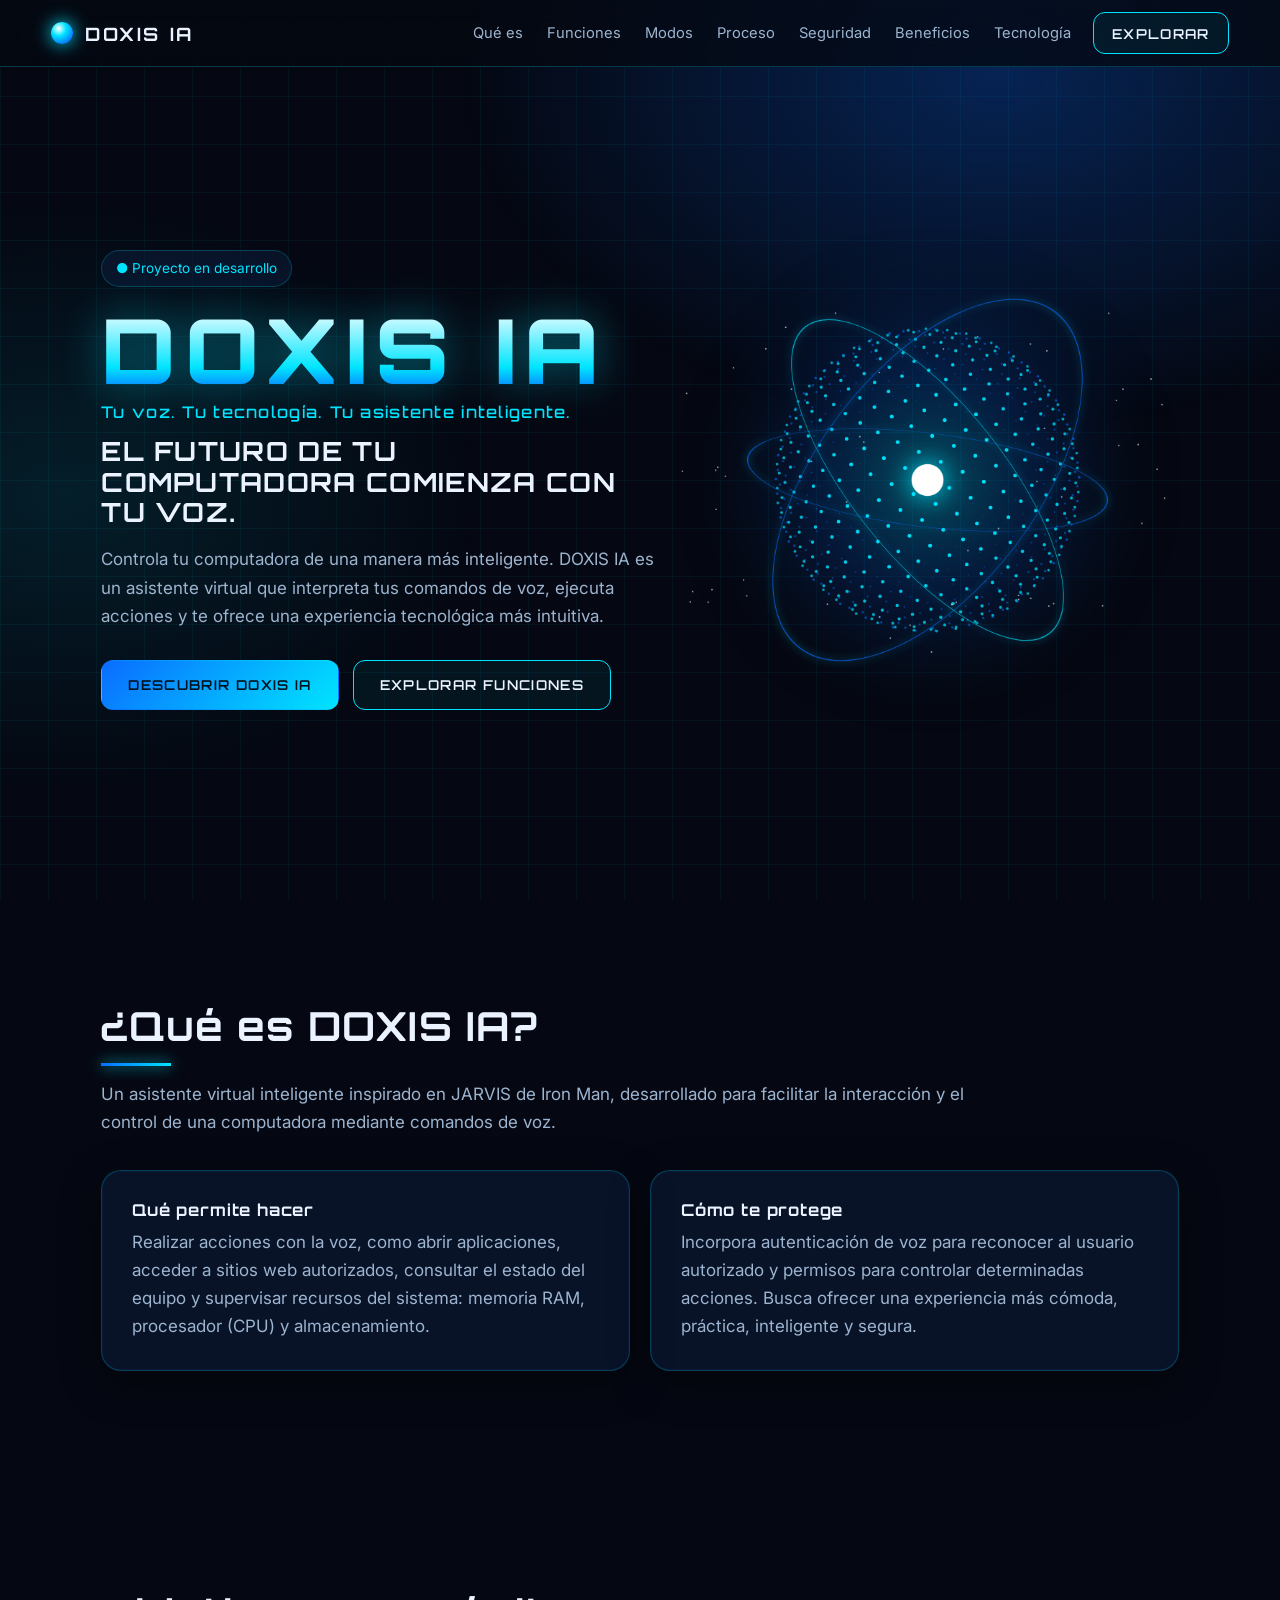
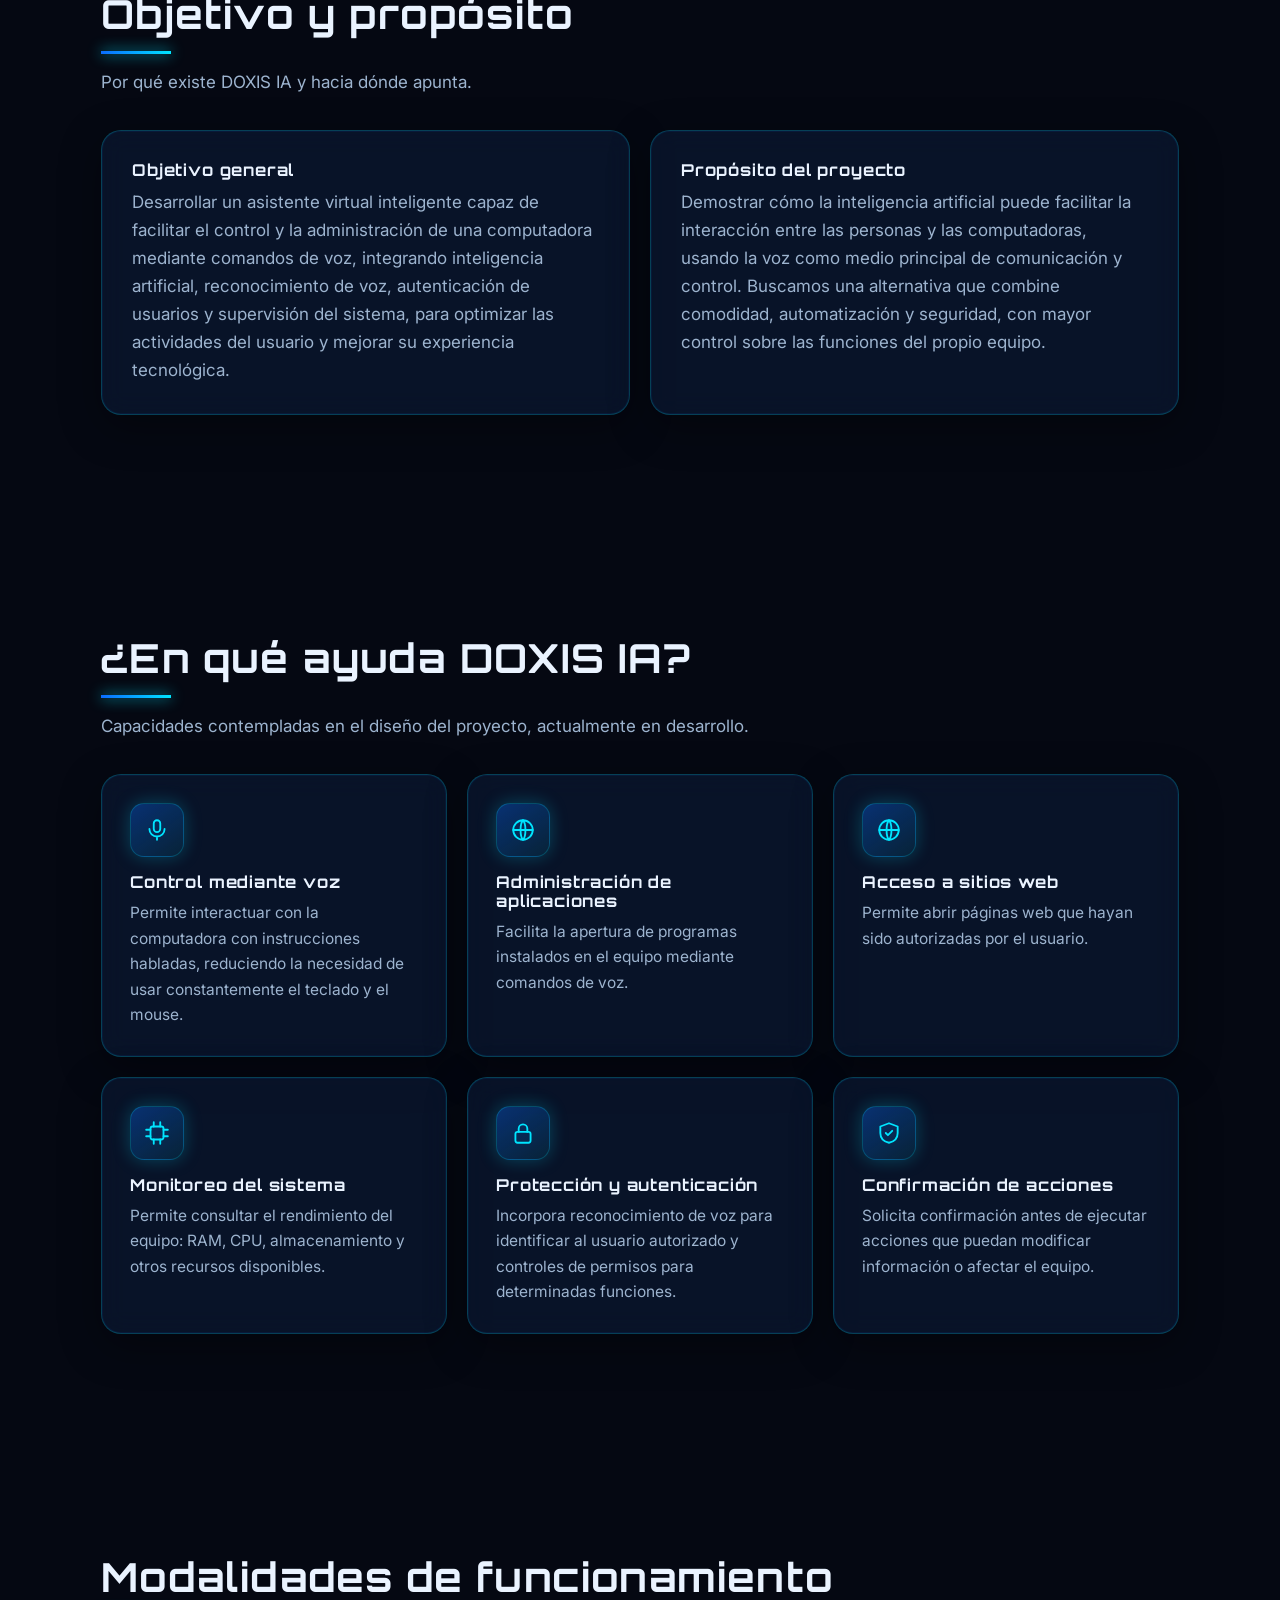
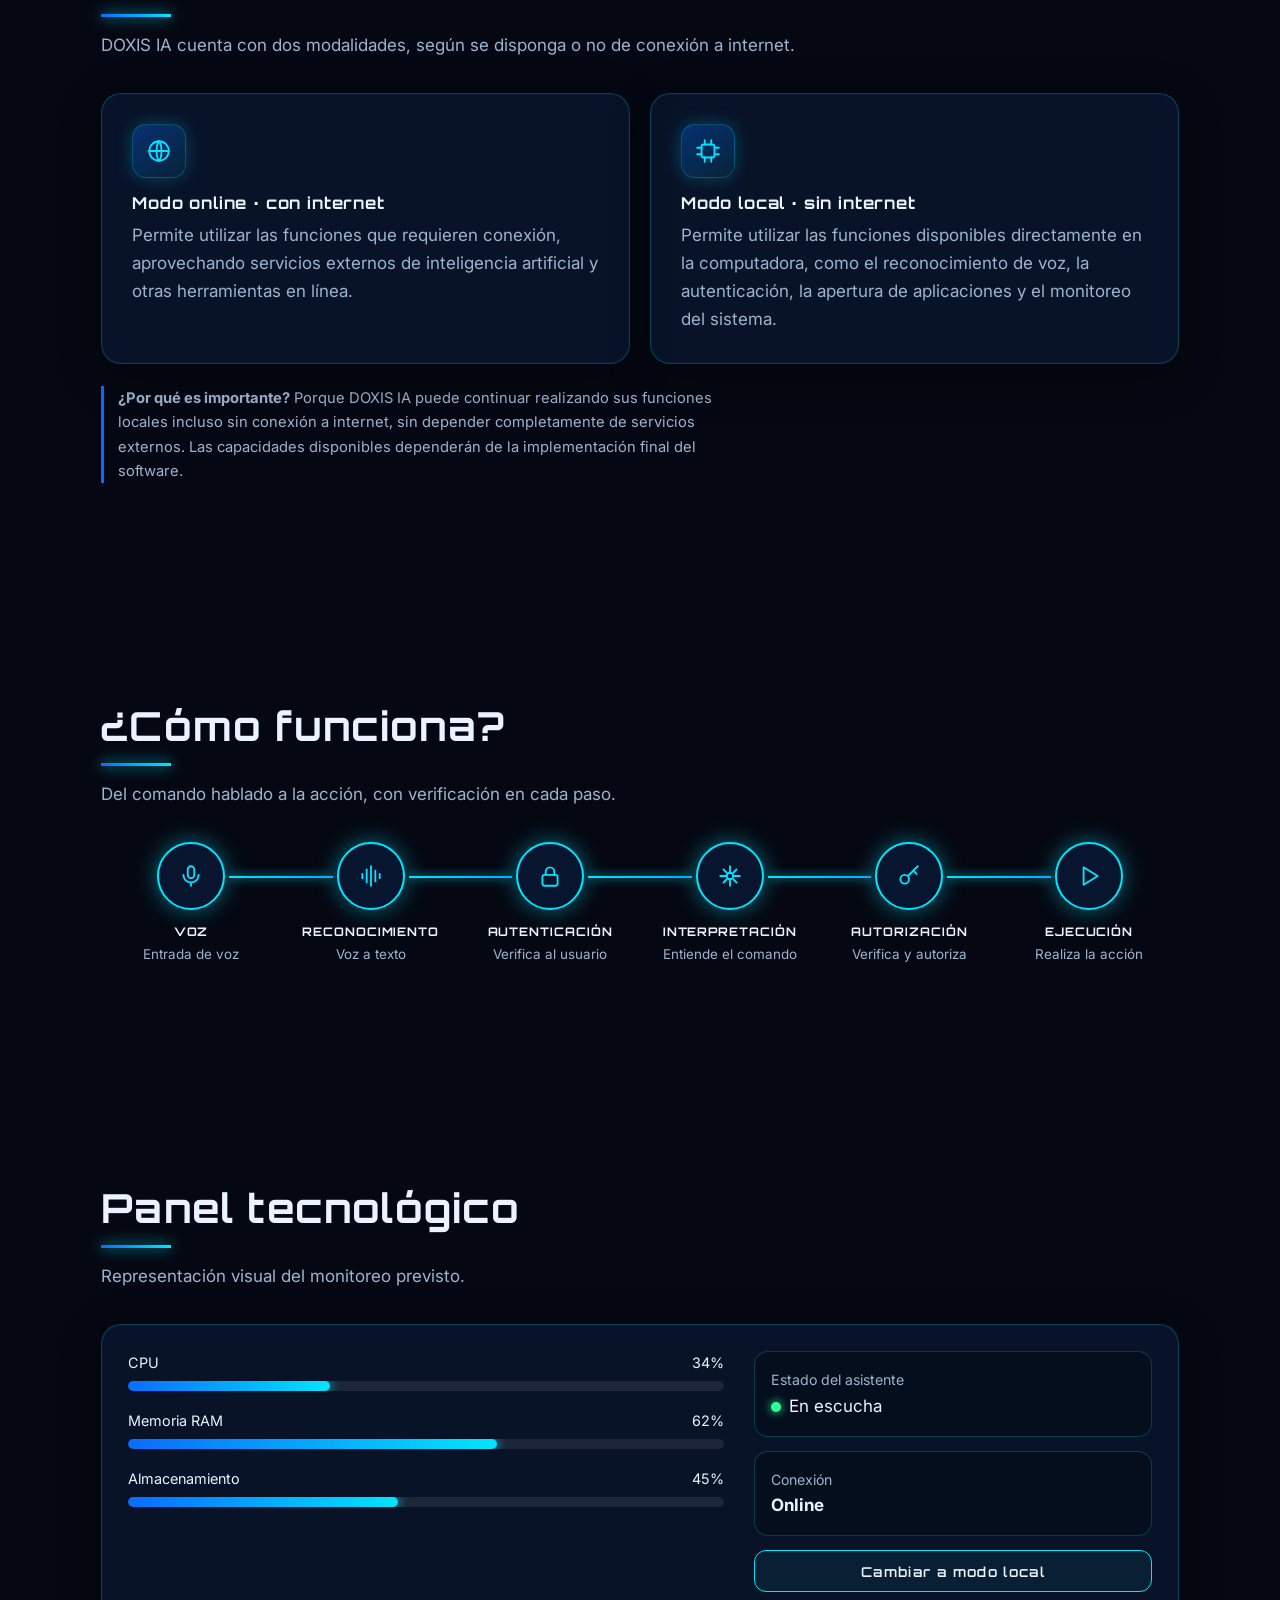
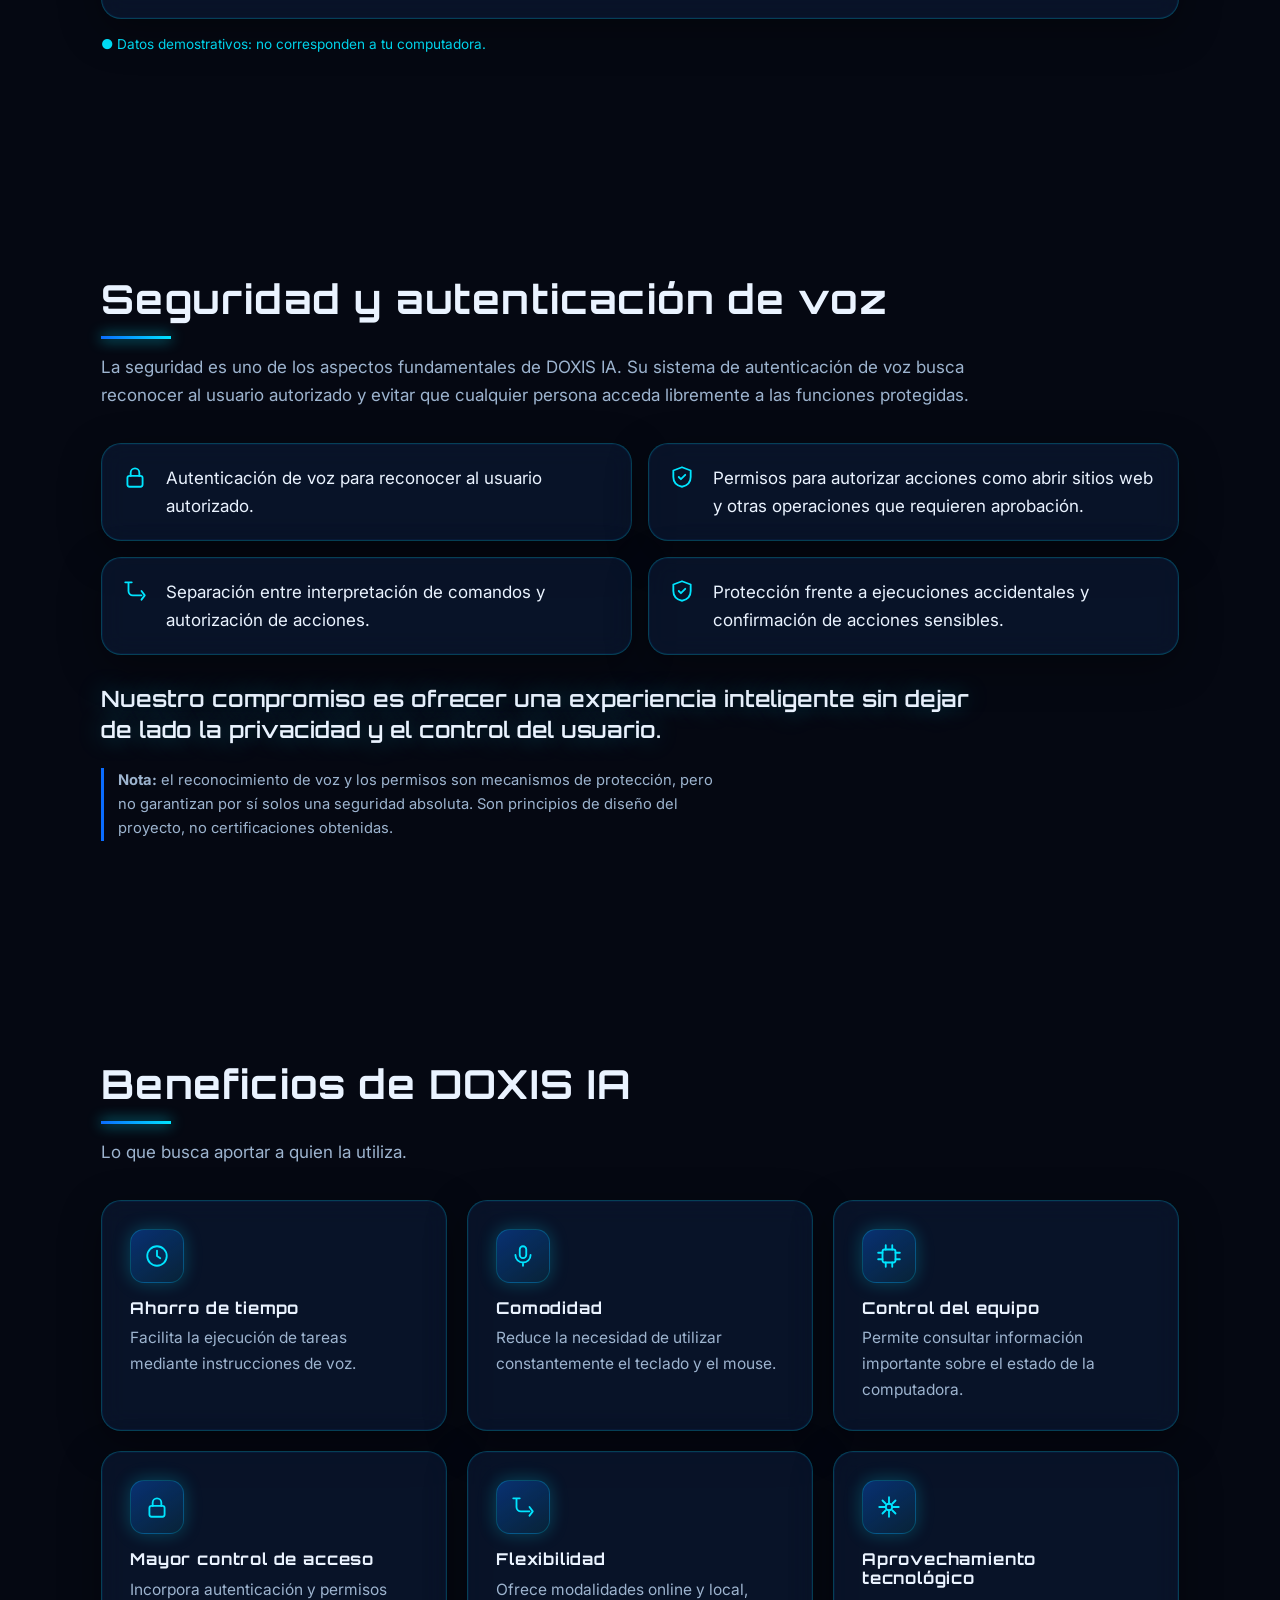
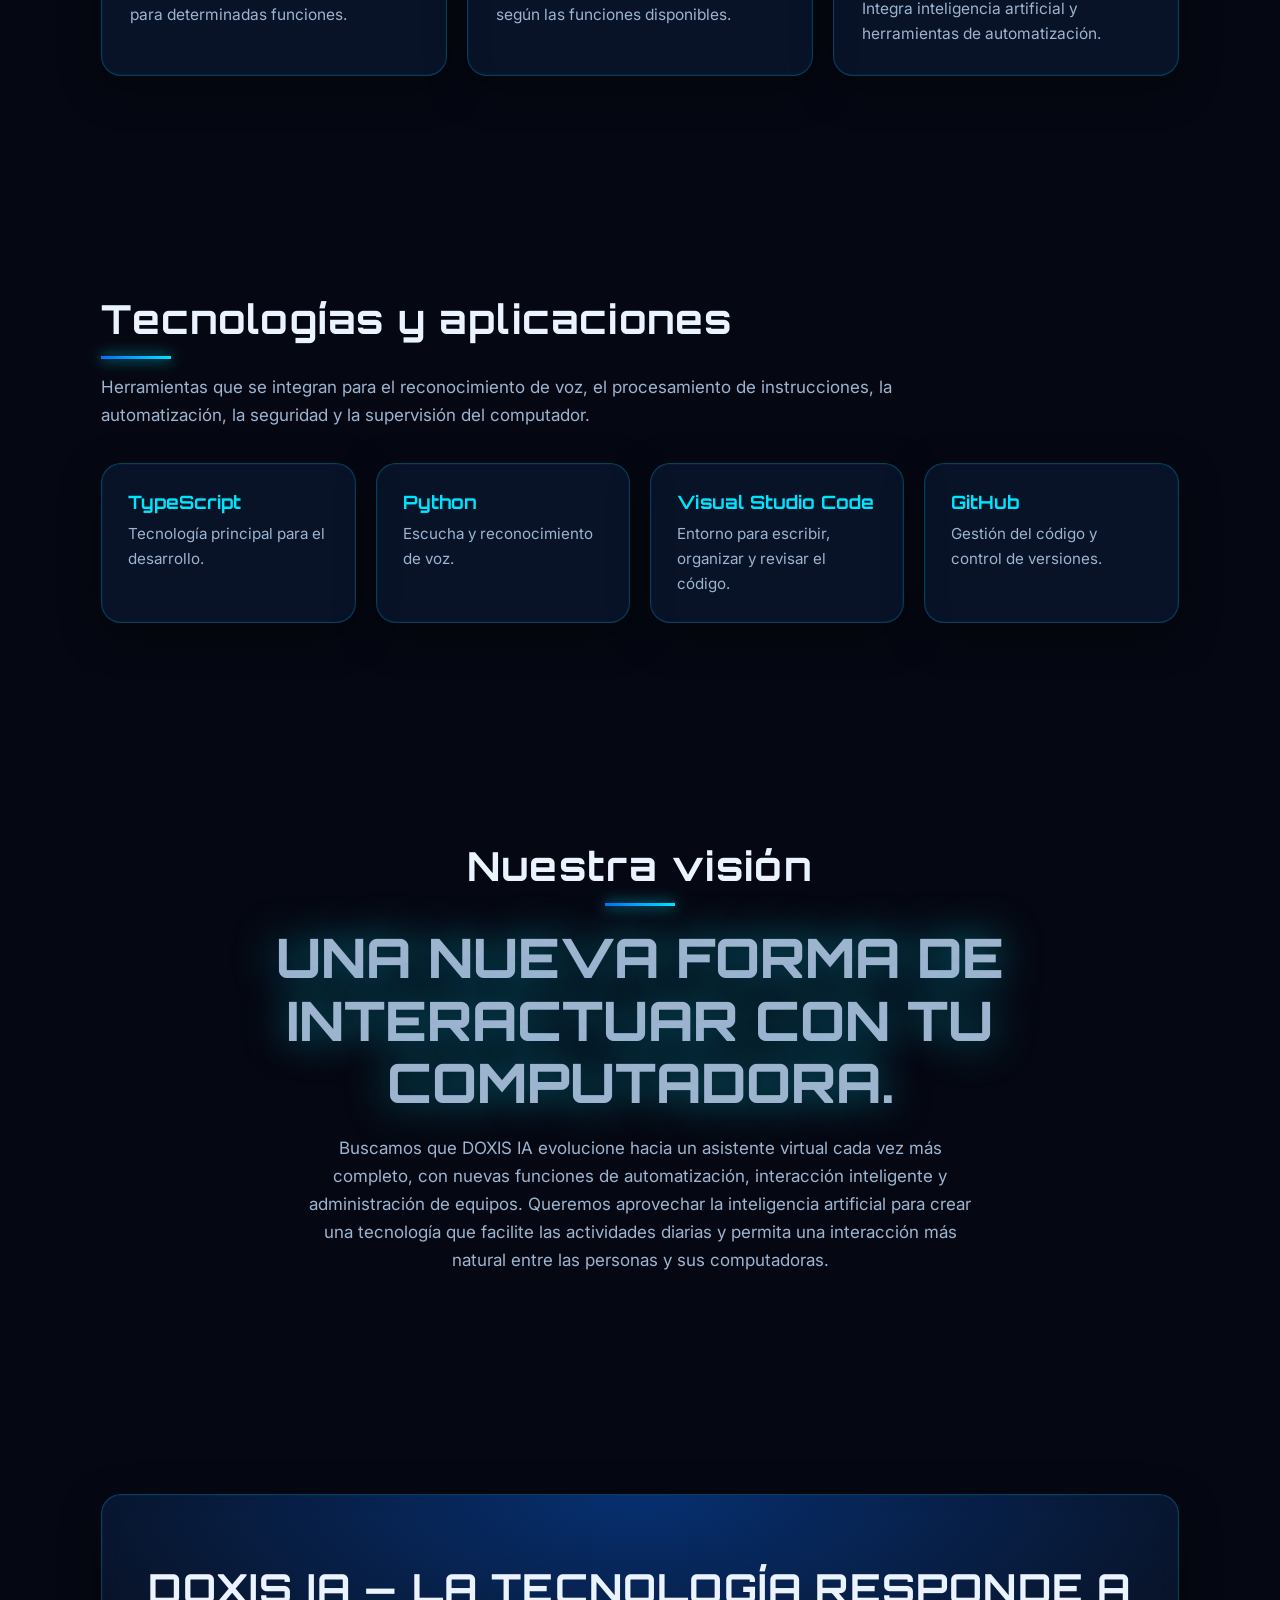
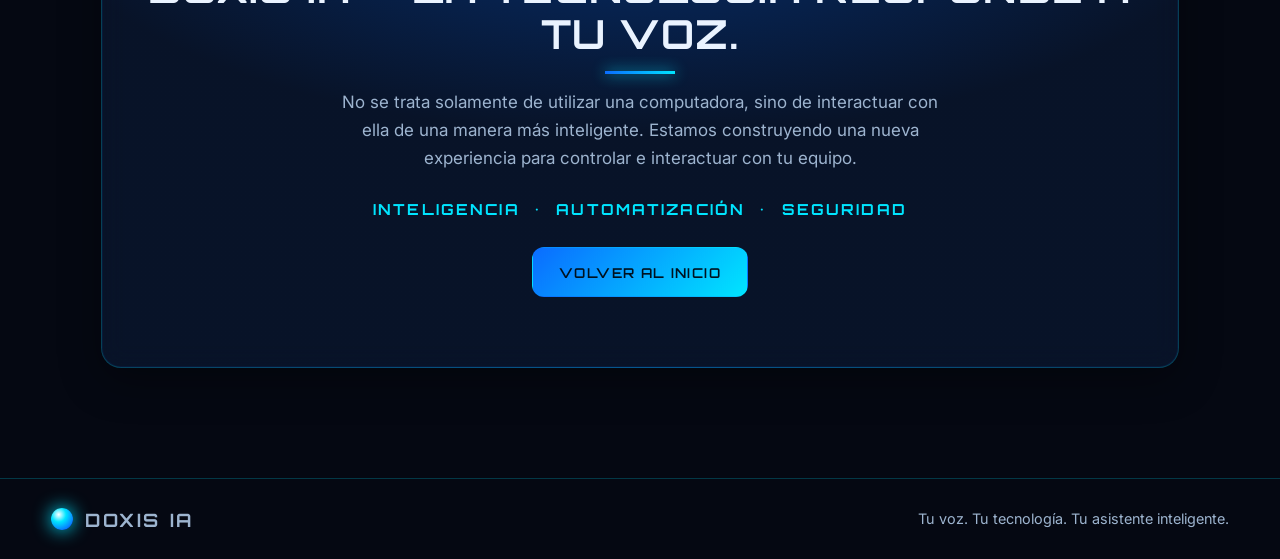
==== index.html @ c7623271 "Add files via upload" ====
<!DOCTYPE html>
<html lang="es">
<head>
<meta charset="utf-8">
<meta name="viewport" content="width=device-width, initial-scale=1">
<title>DOXIS IA | El futuro de tu computadora comienza con tu voz</title>
<meta name="description" content="DOXIS IA es un asistente inteligente para computadora controlado mediante comandos de voz, con seguridad en cada acción.">
<meta name="theme-color" content="#050812">
<link rel="canonical" href="https://doxis-ia.com/">
<link rel="icon" href="favicon.svg" type="image/svg+xml">
<meta property="og:type" content="website"><meta property="og:title" content="DOXIS IA: el futuro de tu computadora comienza con tu voz"><meta property="og:description" content="Asistente inteligente para computadora controlado por voz."><meta property="og:url" content="https://doxis-ia.com/">
<link rel="preconnect" href="https://fonts.googleapis.com"><link rel="preconnect" href="https://fonts.gstatic.com" crossorigin>
<link rel="stylesheet" href="https://fonts.googleapis.com/css2?family=Inter:wght@400;600&family=Orbitron:wght@500;700;900&display=swap">
<link rel="stylesheet" href="styles.css">
</head>
<body>
<a class="skip" href="#main">Saltar al contenido</a>
<header><a class="brand" href="#inicio"><span class="orb"></span>DOXIS IA</a>
<nav id="menu" aria-label="Principal"><a href="#que-es">Qué es</a><a href="#funciones">Funciones</a><a href="#modos">Modos</a><a href="#proceso">Proceso</a><a href="#seguridad">Seguridad</a><a href="#beneficios">Beneficios</a><a href="#tecnologias">Tecnología</a></nav>
<a class="btn s" href="#que-es">EXPLORAR</a>
<button class="burger" aria-expanded="false" aria-controls="menu" aria-label="Abrir o cerrar menú">☰</button></header>
<main id="main">
<section class="hero" id="inicio"><div><span class="tag">● Proyecto en desarrollo</span><p class="word">DOXIS IA</p>
<p class="tagline">Tu voz. Tu tecnología. Tu asistente inteligente.</p><h1>EL FUTURO DE TU COMPUTADORA COMIENZA CON TU VOZ.</h1>
<p class="l">Controla tu computadora de una manera más inteligente. DOXIS IA es un asistente virtual que interpreta tus comandos de voz, ejecuta acciones y te ofrece una experiencia tecnológica más intuitiva.</p>
<div class="acts"><a class="btn p" href="#que-es">DESCUBRIR DOXIS IA</a><a class="btn" href="#funciones">EXPLORAR FUNCIONES</a></div></div>
<canvas id="core" width="700" height="700" role="img" aria-label="Esfera de inteligencia artificial animada"></canvas></section>
<section id="que-es"><h2 class="rv">¿Qué es DOXIS IA?</h2>
<p class="sub rv">Un asistente virtual inteligente inspirado en JARVIS de Iron Man, desarrollado para facilitar la interacción y el control de una computadora mediante comandos de voz.</p>
<div class="two"><article class="glass rv"><h3>Qué permite hacer</h3><p>Realizar acciones con la voz, como abrir aplicaciones, acceder a sitios web autorizados, consultar el estado del equipo y supervisar recursos del sistema: memoria RAM, procesador (CPU) y almacenamiento.</p></article>
<article class="glass rv"><h3>Cómo te protege</h3><p>Incorpora autenticación de voz para reconocer al usuario autorizado y permisos para controlar determinadas acciones. Busca ofrecer una experiencia más cómoda, práctica, inteligente y segura.</p></article></div></section>
<section id="objetivo"><h2 class="rv">Objetivo y propósito</h2><p class="sub rv">Por qué existe DOXIS IA y hacia dónde apunta.</p>
<div class="two"><article class="glass rv"><h3>Objetivo general</h3><p>Desarrollar un asistente virtual inteligente capaz de facilitar el control y la administración de una computadora mediante comandos de voz, integrando inteligencia artificial, reconocimiento de voz, autenticación de usuarios y supervisión del sistema, para optimizar las actividades del usuario y mejorar su experiencia tecnológica.</p></article>
<article class="glass rv"><h3>Propósito del proyecto</h3><p>Demostrar cómo la inteligencia artificial puede facilitar la interacción entre las personas y las computadoras, usando la voz como medio principal de comunicación y control. Buscamos una alternativa que combine comodidad, automatización y seguridad, con mayor control sobre las funciones del propio equipo.</p></article></div></section>
<section id="funciones"><h2 class="rv">¿En qué ayuda DOXIS IA?</h2><p class="sub rv">Capacidades contempladas en el diseño del proyecto, actualmente en desarrollo.</p>
<div class="grid"><article class="glass card rv"><div class="ico"><svg class="i" viewBox="0 0 24 24" aria-hidden="true"><rect x="9" y="3" width="6" height="11" rx="3"/><path d="M5 11a7 7 0 0 0 14 0M12 18v3"/></svg></div><h3>Control mediante voz</h3><p>Permite interactuar con la computadora con instrucciones habladas, reduciendo la necesidad de usar constantemente el teclado y el mouse.</p></article><article class="glass card rv"><div class="ico"><svg class="i" viewBox="0 0 24 24" aria-hidden="true"><circle cx="12" cy="12" r="9"/><path d="M3 12h18M12 3c3 3 3 15 0 18M12 3c-3 3-3 15 0 18"/></svg></div><h3>Administración de aplicaciones</h3><p>Facilita la apertura de programas instalados en el equipo mediante comandos de voz.</p></article><article class="glass card rv"><div class="ico"><svg class="i" viewBox="0 0 24 24" aria-hidden="true"><circle cx="12" cy="12" r="9"/><path d="M3 12h18M12 3c3 3 3 15 0 18M12 3c-3 3-3 15 0 18"/></svg></div><h3>Acceso a sitios web</h3><p>Permite abrir páginas web que hayan sido autorizadas por el usuario.</p></article><article class="glass card rv"><div class="ico"><svg class="i" viewBox="0 0 24 24" aria-hidden="true"><rect x="6" y="6" width="12" height="12" rx="2"/><path d="M9 2v4M15 2v4M9 18v4M15 18v4M2 9h4M2 15h4M18 9h4M18 15h4"/></svg></div><h3>Monitoreo del sistema</h3><p>Permite consultar el rendimiento del equipo: RAM, CPU, almacenamiento y otros recursos disponibles.</p></article><article class="glass card rv"><div class="ico"><svg class="i" viewBox="0 0 24 24" aria-hidden="true"><rect x="5" y="11" width="14" height="10" rx="2"/><path d="M8 11V8a4 4 0 0 1 8 0v3"/></svg></div><h3>Protección y autenticación</h3><p>Incorpora reconocimiento de voz para identificar al usuario autorizado y controles de permisos para determinadas funciones.</p></article><article class="glass card rv"><div class="ico"><svg class="i" viewBox="0 0 24 24" aria-hidden="true"><path d="M12 3l8 3v6c0 5-3.5 8-8 9-4.5-1-8-4-8-9V6z"/><path d="M9 12l2 2 4-4"/></svg></div><h3>Confirmación de acciones</h3><p>Solicita confirmación antes de ejecutar acciones que puedan modificar información o afectar el equipo.</p></article></div></section>
<section id="modos"><h2 class="rv">Modalidades de funcionamiento</h2><p class="sub rv">DOXIS IA cuenta con dos modalidades, según se disponga o no de conexión a internet.</p>
<div class="two"><article class="glass rv"><div class="ico"><svg class="i" viewBox="0 0 24 24" aria-hidden="true"><circle cx="12" cy="12" r="9"/><path d="M3 12h18M12 3c3 3 3 15 0 18M12 3c-3 3-3 15 0 18"/></svg></div><h3>Modo online · con internet</h3><p>Permite utilizar las funciones que requieren conexión, aprovechando servicios externos de inteligencia artificial y otras herramientas en línea.</p></article>
<article class="glass rv"><div class="ico"><svg class="i" viewBox="0 0 24 24" aria-hidden="true"><rect x="6" y="6" width="12" height="12" rx="2"/><path d="M9 2v4M15 2v4M9 18v4M15 18v4M2 9h4M2 15h4M18 9h4M18 15h4"/></svg></div><h3>Modo local · sin internet</h3><p>Permite utilizar las funciones disponibles directamente en la computadora, como el reconocimiento de voz, la autenticación, la apertura de aplicaciones y el monitoreo del sistema.</p></article></div>
<p class="note rv"><b>¿Por qué es importante?</b> Porque DOXIS IA puede continuar realizando sus funciones locales incluso sin conexión a internet, sin depender completamente de servicios externos. Las capacidades disponibles dependerán de la implementación final del software.</p></section>
<section id="proceso"><h2 class="rv">¿Cómo funciona?</h2><p class="sub rv">Del comando hablado a la acción, con verificación en cada paso.</p>
<ol class="flow"><li class="rv"><div class="node"><svg class="i" viewBox="0 0 24 24" aria-hidden="true"><rect x="9" y="3" width="6" height="11" rx="3"/><path d="M5 11a7 7 0 0 0 14 0M12 18v3"/></svg></div><div><b>VOZ</b><span>Entrada de voz</span></div></li><li class="rv"><div class="node"><svg class="i" viewBox="0 0 24 24" aria-hidden="true"><path d="M4 10v4M8 6v12M12 3v18M16 7v10M20 10v4"/></svg></div><div><b>RECONOCIMIENTO</b><span>Voz a texto</span></div></li><li class="rv"><div class="node"><svg class="i" viewBox="0 0 24 24" aria-hidden="true"><rect x="5" y="11" width="14" height="10" rx="2"/><path d="M8 11V8a4 4 0 0 1 8 0v3"/></svg></div><div><b>AUTENTICACIÓN</b><span>Verifica al usuario</span></div></li><li class="rv"><div class="node"><svg class="i" viewBox="0 0 24 24" aria-hidden="true"><circle cx="12" cy="12" r="3"/><path d="M12 3v6M12 15v6M3 12h6M15 12h6M6 6l3 3M15 15l3 3M18 6l-3 3M9 15l-3 3"/></svg></div><div><b>INTERPRETACIÓN</b><span>Entiende el comando</span></div></li><li class="rv"><div class="node"><svg class="i" viewBox="0 0 24 24" aria-hidden="true"><circle cx="8" cy="15" r="4"/><path d="M11 12l9-9M16 7l3 3"/></svg></div><div><b>AUTORIZACIÓN</b><span>Verifica y autoriza</span></div></li><li class="rv"><div class="node"><svg class="i" viewBox="0 0 24 24" aria-hidden="true"><path d="M7 4l13 8-13 8z"/></svg></div><div><b>EJECUCIÓN</b><span>Realiza la acción</span></div></li></ol></section>
<section id="panel"><h2 class="rv">Panel tecnológico</h2><p class="sub rv">Representación visual del monitoreo previsto.</p>
<div class="glass dash rv"><div>
<div class="bar"><div><span>CPU</span><span id="cpuv"></span></div><div class="trk"><div class="fill" id="cpu"></div></div></div>
<div class="bar"><div><span>Memoria RAM</span><span id="ramv"></span></div><div class="trk"><div class="fill" id="ram"></div></div></div>
<div class="bar"><div><span>Almacenamiento</span><span id="diskv"></span></div><div class="trk"><div class="fill" id="disk"></div></div></div></div>
<div class="st"><div><small>Estado del asistente</small><span class="dot"></span>En escucha</div><div><small>Conexión</small><b id="mode">Online</b></div><button class="btn s" id="sw" data-m="online">Cambiar a modo local</button></div></div>
<p class="demo">● Datos demostrativos: no corresponden a tu computadora.</p></section>
<section id="seguridad"><h2 class="rv">Seguridad y autenticación de voz</h2><p class="sub rv">La seguridad es uno de los aspectos fundamentales de DOXIS IA. Su sistema de autenticación de voz busca reconocer al usuario autorizado y evitar que cualquier persona acceda libremente a las funciones protegidas.</p>
<ul class="ticks"><li class="glass rv"><svg class="i" viewBox="0 0 24 24" aria-hidden="true"><rect x="5" y="11" width="14" height="10" rx="2"/><path d="M8 11V8a4 4 0 0 1 8 0v3"/></svg>Autenticación de voz para reconocer al usuario autorizado.</li><li class="glass rv"><svg class="i" viewBox="0 0 24 24" aria-hidden="true"><path d="M12 3l8 3v6c0 5-3.5 8-8 9-4.5-1-8-4-8-9V6z"/><path d="M9 12l2 2 4-4"/></svg>Permisos para autorizar acciones como abrir sitios web y otras operaciones que requieren aprobación.</li><li class="glass rv"><svg class="i" viewBox="0 0 24 24" aria-hidden="true"><path d="M6 4v8a4 4 0 0 0 4 4h8M18 12l3 4-3 4M6 4H3M6 4h3"/></svg>Separación entre interpretación de comandos y autorización de acciones.</li><li class="glass rv"><svg class="i" viewBox="0 0 24 24" aria-hidden="true"><path d="M12 3l8 3v6c0 5-3.5 8-8 9-4.5-1-8-4-8-9V6z"/><path d="M9 12l2 2 4-4"/></svg>Protección frente a ejecuciones accidentales y confirmación de acciones sensibles.</li></ul>
<p class="quote rv">Nuestro compromiso es ofrecer una experiencia inteligente sin dejar de lado la privacidad y el control del usuario.</p>
<p class="note rv"><b>Nota:</b> el reconocimiento de voz y los permisos son mecanismos de protección, pero no garantizan por sí solos una seguridad absoluta. Son principios de diseño del proyecto, no certificaciones obtenidas.</p></section>
<section id="beneficios"><h2 class="rv">Beneficios de DOXIS IA</h2><p class="sub rv">Lo que busca aportar a quien la utiliza.</p>
<div class="grid"><article class="glass card rv"><div class="ico"><svg class="i" viewBox="0 0 24 24" aria-hidden="true"><circle cx="12" cy="12" r="9"/><path d="M12 7v5l3 2"/></svg></div><h3>Ahorro de tiempo</h3><p>Facilita la ejecución de tareas mediante instrucciones de voz.</p></article><article class="glass card rv"><div class="ico"><svg class="i" viewBox="0 0 24 24" aria-hidden="true"><rect x="9" y="3" width="6" height="11" rx="3"/><path d="M5 11a7 7 0 0 0 14 0M12 18v3"/></svg></div><h3>Comodidad</h3><p>Reduce la necesidad de utilizar constantemente el teclado y el mouse.</p></article><article class="glass card rv"><div class="ico"><svg class="i" viewBox="0 0 24 24" aria-hidden="true"><rect x="6" y="6" width="12" height="12" rx="2"/><path d="M9 2v4M15 2v4M9 18v4M15 18v4M2 9h4M2 15h4M18 9h4M18 15h4"/></svg></div><h3>Control del equipo</h3><p>Permite consultar información importante sobre el estado de la computadora.</p></article><article class="glass card rv"><div class="ico"><svg class="i" viewBox="0 0 24 24" aria-hidden="true"><rect x="5" y="11" width="14" height="10" rx="2"/><path d="M8 11V8a4 4 0 0 1 8 0v3"/></svg></div><h3>Mayor control de acceso</h3><p>Incorpora autenticación y permisos para determinadas funciones.</p></article><article class="glass card rv"><div class="ico"><svg class="i" viewBox="0 0 24 24" aria-hidden="true"><path d="M6 4v8a4 4 0 0 0 4 4h8M18 12l3 4-3 4M6 4H3M6 4h3"/></svg></div><h3>Flexibilidad</h3><p>Ofrece modalidades online y local, según las funciones disponibles.</p></article><article class="glass card rv"><div class="ico"><svg class="i" viewBox="0 0 24 24" aria-hidden="true"><circle cx="12" cy="12" r="3"/><path d="M12 3v6M12 15v6M3 12h6M15 12h6M6 6l3 3M15 15l3 3M18 6l-3 3M9 15l-3 3"/></svg></div><h3>Aprovechamiento tecnológico</h3><p>Integra inteligencia artificial y herramientas de automatización.</p></article></div></section>
<section id="tecnologias"><h2 class="rv">Tecnologías y aplicaciones</h2><p class="sub rv">Herramientas que se integran para el reconocimiento de voz, el procesamiento de instrucciones, la automatización, la seguridad y la supervisión del computador.</p>
<div class="tech"><article class="glass rv"><b>TypeScript</b><p>Tecnología principal para el desarrollo.</p></article><article class="glass rv"><b>Python</b><p>Escucha y reconocimiento de voz.</p></article><article class="glass rv"><b>Visual Studio Code</b><p>Entorno para escribir, organizar y revisar el código.</p></article><article class="glass rv"><b>GitHub</b><p>Gestión del código y control de versiones.</p></article></div></section>
<section class="vis" id="vision"><h2 class="rv">Nuestra visión</h2><p class="big rv">UNA NUEVA FORMA DE INTERACTUAR CON TU COMPUTADORA.</p><p class="rv">Buscamos que DOXIS IA evolucione hacia un asistente virtual cada vez más completo, con nuevas funciones de automatización, interacción inteligente y administración de equipos. Queremos aprovechar la inteligencia artificial para crear una tecnología que facilite las actividades diarias y permita una interacción más natural entre las personas y sus computadoras.</p></section>
<section class="cta"><div class="glass rv"><h2>DOXIS IA — LA TECNOLOGÍA RESPONDE A TU VOZ.</h2><p>No se trata solamente de utilizar una computadora, sino de interactuar con ella de una manera más inteligente. Estamos construyendo una nueva experiencia para controlar e interactuar con tu equipo.</p><p class="trio">INTELIGENCIA &nbsp;•&nbsp; AUTOMATIZACIÓN &nbsp;•&nbsp; SEGURIDAD</p><a class="btn p" href="#inicio">VOLVER AL INICIO</a></div></section>
</main>
<footer><span class="brand"><span class="orb"></span>DOXIS IA</span><span>Tu voz. Tu tecnología. Tu asistente inteligente.</span></footer>
<script src="script.js" defer></script>
</body></html>
---- styles.css ----
:root{--bg:#050812;--blue:#0a6cff;--cyan:#00e5ff;--tx:#eaf3ff;--mu:#9db4cf;--ln:rgba(0,229,255,.22);--gl:rgba(12,30,62,.5);--dsp:"Orbitron","Eurostile","Bahnschrift","Segoe UI",system-ui,sans-serif}
*{box-sizing:border-box;margin:0}
html{scroll-behavior:smooth;scroll-padding-top:80px}
body{background:var(--bg);color:var(--tx);font:17px/1.65 "Inter","Segoe UI",system-ui,-apple-system,Roboto,sans-serif;overflow-x:hidden;-webkit-font-smoothing:antialiased}
body:before{content:"";position:fixed;inset:0;z-index:-1;background:radial-gradient(900px 600px at 78% 8%,rgba(10,108,255,.28),transparent 60%),radial-gradient(700px 500px at 5% 55%,rgba(0,229,255,.1),transparent 60%),linear-gradient(rgba(0,229,255,.05) 1px,transparent 1px) 0 0/48px 48px,linear-gradient(90deg,rgba(0,229,255,.05) 1px,transparent 1px) 0 0/48px 48px}
a{color:inherit;text-decoration:none}svg.i{width:26px;height:26px;fill:none;stroke:currentColor;stroke-width:1.7;stroke-linecap:round;stroke-linejoin:round}
:focus-visible{outline:3px solid var(--cyan);outline-offset:3px;border-radius:8px}
.skip{position:absolute;left:-999px;top:8px;background:var(--cyan);color:#001;padding:8px 14px;z-index:99}.skip:focus{left:8px}
header{position:sticky;top:0;z-index:30;display:flex;align-items:center;gap:22px;padding:12px clamp(18px,4vw,56px);background:rgba(5,8,18,.75);backdrop-filter:blur(14px);border-bottom:1px solid var(--ln)}
.brand{font:700 1.15rem var(--dsp);letter-spacing:.14em;display:flex;align-items:center;gap:12px;margin-right:auto}
.orb{width:22px;height:22px;border-radius:50%;background:radial-gradient(circle at 35% 30%,#fff,var(--cyan) 35%,var(--blue) 80%);box-shadow:0 0 18px var(--cyan)}
nav{display:flex;gap:24px;font-size:.92rem;color:var(--mu)}nav a{transition:color .2s}nav a:hover{color:var(--cyan)}
.btn{position:relative;overflow:hidden;display:inline-flex;align-items:center;justify-content:center;min-height:50px;padding:0 26px;border-radius:12px;border:1px solid var(--cyan);font:600 .85rem var(--dsp);letter-spacing:.1em;background:rgba(0,229,255,.06);color:var(--tx);cursor:pointer;transition:transform .25s,box-shadow .25s}
.btn:before{content:"";position:absolute;inset:0;background:linear-gradient(110deg,transparent 30%,rgba(255,255,255,.35),transparent 70%);transform:translateX(-120%);transition:transform .6s}
.btn:hover:before{transform:translateX(120%)}.btn:hover{transform:translateY(-3px);box-shadow:0 0 30px rgba(0,229,255,.45)}
.btn.p{background:linear-gradient(135deg,var(--blue),var(--cyan));color:#00111f;border-color:transparent}.btn.s{min-height:42px;padding:0 18px}
.burger{display:none;width:46px;height:46px;border:1px solid var(--ln);border-radius:12px;background:var(--gl);color:var(--tx);cursor:pointer;font-size:1.3rem}
section{max-width:1180px;margin:auto;padding:clamp(64px,9vw,110px) clamp(18px,4vw,56px)}
h1,h2,h3{font-family:var(--dsp);line-height:1.15}
h2{font-size:clamp(1.6rem,3.4vw,2.5rem);margin-bottom:14px;letter-spacing:.03em}
h2:after{content:"";display:block;width:70px;height:3px;margin-top:14px;background:linear-gradient(90deg,var(--blue),var(--cyan));box-shadow:0 0 14px var(--cyan)}
h3{font-size:1.02rem;letter-spacing:.05em;margin-bottom:8px}
.sub{color:var(--mu);max-width:64ch;margin:6px 0 34px}
.glass{background:var(--gl);border:1px solid var(--ln);border-radius:20px;backdrop-filter:blur(12px);box-shadow:0 0 0 1px rgba(10,108,255,.08) inset,0 12px 40px rgba(0,0,0,.35);transition:transform .3s,box-shadow .3s,border-color .3s}
.glass:hover{transform:translateY(-5px);border-color:var(--cyan);box-shadow:0 0 34px rgba(0,229,255,.2),0 12px 40px rgba(0,0,0,.4)}
.hero{display:grid;grid-template-columns:1.05fr .95fr;gap:20px;align-items:center;min-height:calc(100svh - 74px)}
.tag{display:inline-block;padding:6px 14px;border:1px solid var(--ln);border-radius:99px;color:var(--cyan);font-size:.85rem;background:var(--gl)}
.word{font:900 clamp(2.6rem,8vw,5.6rem)/1 var(--dsp);letter-spacing:.1em;margin:18px 0 8px;background:linear-gradient(180deg,#fff,var(--cyan) 70%,var(--blue));-webkit-background-clip:text;background-clip:text;color:transparent;filter:drop-shadow(0 0 22px rgba(0,229,255,.45))}
.hero h1{font-size:clamp(1.15rem,2.2vw,1.65rem);letter-spacing:.05em;margin-bottom:18px}
.hero p.l{color:var(--mu);max-width:54ch}.acts{display:flex;flex-wrap:wrap;gap:14px;margin-top:30px}
#core{width:100%;max-width:580px;aspect-ratio:1;display:block;margin:auto}
.grid{display:grid;grid-template-columns:repeat(3,1fr);gap:20px}
.card{padding:28px}.card p{color:var(--mu);font-size:.97rem}
.ico{width:54px;height:54px;border-radius:14px;display:grid;place-items:center;margin-bottom:16px;color:var(--cyan);background:linear-gradient(145deg,rgba(10,108,255,.35),rgba(0,229,255,.08));border:1px solid var(--ln);box-shadow:0 0 18px rgba(0,229,255,.25)}
.two{display:grid;grid-template-columns:1fr 1fr;gap:20px}.two .glass{padding:30px}.two p{color:var(--mu)}
.note{margin-top:22px;color:var(--mu);font-size:.92rem;border-left:3px solid var(--blue);padding-left:14px;max-width:70ch}
.flow{list-style:none;padding:0;display:grid;grid-template-columns:repeat(6,1fr);gap:0;position:relative}
.flow li{position:relative;text-align:center;padding:0 8px}
.flow li:not(:last-child):after{content:"";position:absolute;top:34px;left:calc(50% + 38px);right:calc(-50% + 38px);height:2px;background:linear-gradient(90deg,var(--cyan),var(--blue));background-size:200% 100%;animation:run 2.4s linear infinite;box-shadow:0 0 10px var(--cyan)}
@keyframes run{to{background-position:-200% 0}}
.node{width:68px;height:68px;margin:0 auto 14px;border-radius:50%;display:grid;place-items:center;color:var(--cyan);background:#07162e;border:2px solid var(--cyan);box-shadow:0 0 22px rgba(0,229,255,.45)}
.flow b{display:block;font:700 .74rem var(--dsp);letter-spacing:.08em}.flow span{display:block;color:var(--mu);font-size:.84rem;margin-top:4px}
.dash{padding:26px;display:grid;grid-template-columns:1.2fr .8fr;gap:30px}
.bar{margin-bottom:18px}.bar div:first-child{display:flex;justify-content:space-between;font-size:.9rem;margin-bottom:6px}
.trk{height:10px;border-radius:9px;background:rgba(255,255,255,.08);overflow:hidden}.fill{height:100%;border-radius:9px;background:linear-gradient(90deg,var(--blue),var(--cyan));box-shadow:0 0 12px var(--cyan);transition:width 1s}
.st{display:grid;gap:14px;align-content:start}.st div{padding:16px;border:1px solid var(--ln);border-radius:14px;background:rgba(0,0,0,.25)}
.st small{color:var(--mu);display:block}.dot{display:inline-block;width:10px;height:10px;border-radius:50%;background:#2cff9a;box-shadow:0 0 10px #2cff9a;margin-right:8px;animation:pl 1.6s infinite}
@keyframes pl{50%{opacity:.35}}
.demo{margin-top:14px;font-size:.85rem;color:var(--cyan)}
.ticks{list-style:none;padding:0;display:grid;grid-template-columns:1fr 1fr;gap:16px}.ticks li{padding:20px 20px 20px 64px;position:relative}
.ticks li svg{position:absolute;left:20px;top:20px;color:var(--cyan)}
.tech{display:grid;grid-template-columns:repeat(4,1fr);gap:20px}.tech .glass{padding:26px}.tech p{color:var(--mu);font-size:.95rem}
.tech b{font:700 1.15rem var(--dsp);color:var(--cyan);display:block;margin-bottom:8px}
.vis{text-align:center}.vis h2:after{margin-inline:auto}.vis .big{font:800 clamp(1.7rem,4.6vw,3.4rem)/1.15 var(--dsp);max-width:20ch;margin:20px auto;text-shadow:0 0 40px rgba(0,229,255,.5)}.vis p{color:var(--mu);max-width:62ch;margin:auto}
.cta{text-align:center}.cta .glass{padding:clamp(34px,6vw,70px) 24px;background:radial-gradient(600px 240px at 50% 0,rgba(10,108,255,.4),var(--gl))}.cta h2:after{margin-inline:auto}.cta p{color:var(--mu);margin:0 auto 28px;max-width:56ch}
footer{border-top:1px solid var(--ln);padding:28px clamp(18px,4vw,56px);display:flex;flex-wrap:wrap;justify-content:space-between;gap:12px;color:var(--mu);font-size:.9rem}
.js .rv{opacity:0;transform:translateY(24px);transition:opacity .7s,transform .7s}.js .rv.in{opacity:1;transform:none}
@media(max-width:960px){.grid,.tech{grid-template-columns:1fr 1fr}.flow{grid-template-columns:1fr;gap:26px;max-width:380px;margin:auto}.flow li{display:grid;grid-template-columns:68px 1fr;gap:16px;text-align:left;align-items:center}.node{margin:0}.flow li:not(:last-child):after{top:76px;left:34px;right:auto;width:2px;height:26px}}
@media(max-width:780px){.hero,.two,.dash,.ticks{grid-template-columns:1fr}.hero{min-height:0}#core{max-width:340px;order:-1}.grid,.tech{grid-template-columns:1fr}.burger{display:block}
nav{display:none;position:absolute;top:100%;left:0;right:0;flex-direction:column;gap:0;background:rgba(5,8,18,.97);border-bottom:1px solid var(--ln)}nav.open{display:flex}nav a{padding:16px 22px;font-size:1.05rem}header>.btn{display:none}}
@media(prefers-reduced-motion:reduce){*{animation:none!important;transition:none!important}.js .rv{opacity:1;transform:none}html{scroll-behavior:auto}}
.tagline{color:var(--cyan);font:500 1rem var(--dsp);letter-spacing:.08em;margin:0 0 14px}.quote{margin:28px 0 0;font:600 clamp(1.1rem,2vw,1.4rem)/1.4 var(--dsp);max-width:46ch;text-shadow:0 0 24px rgba(0,229,255,.35)}.trio{font:700 .95rem var(--dsp);letter-spacing:.14em;color:var(--cyan)!important}.sub{max-width:80ch}
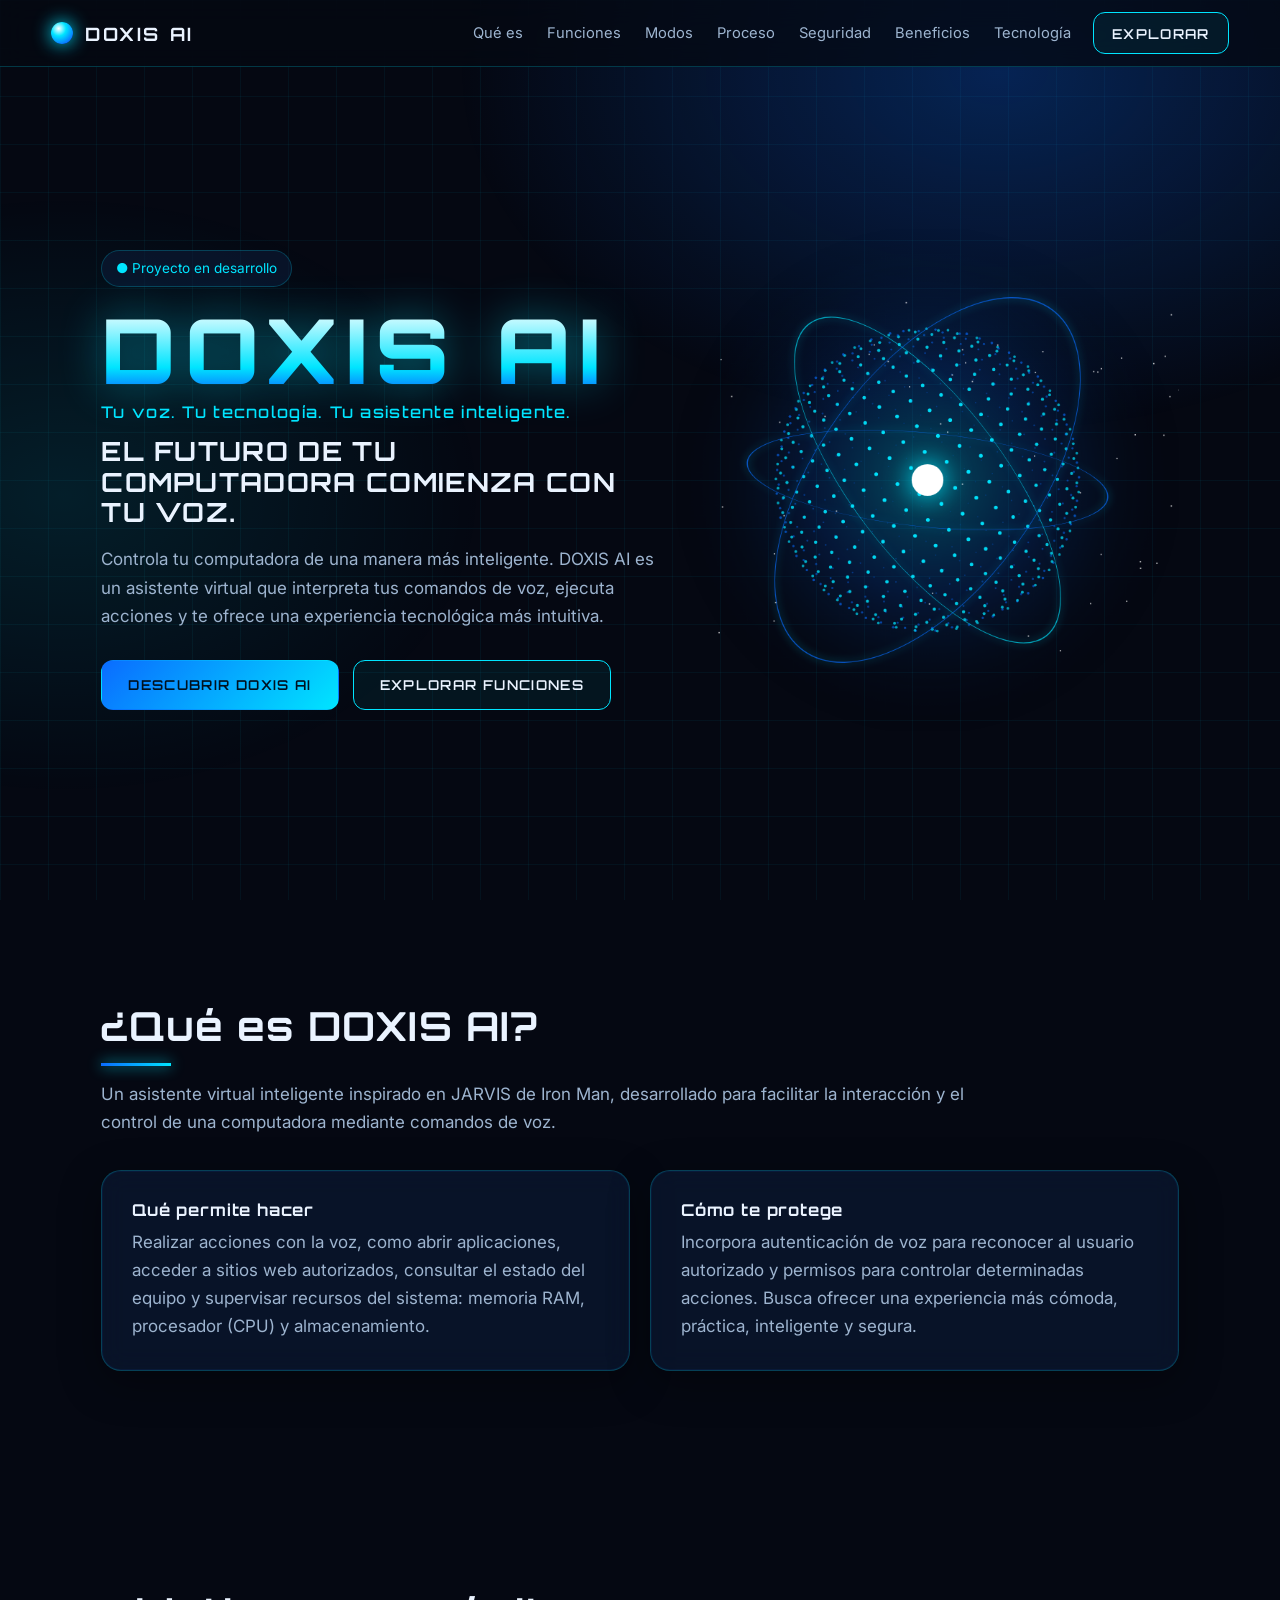
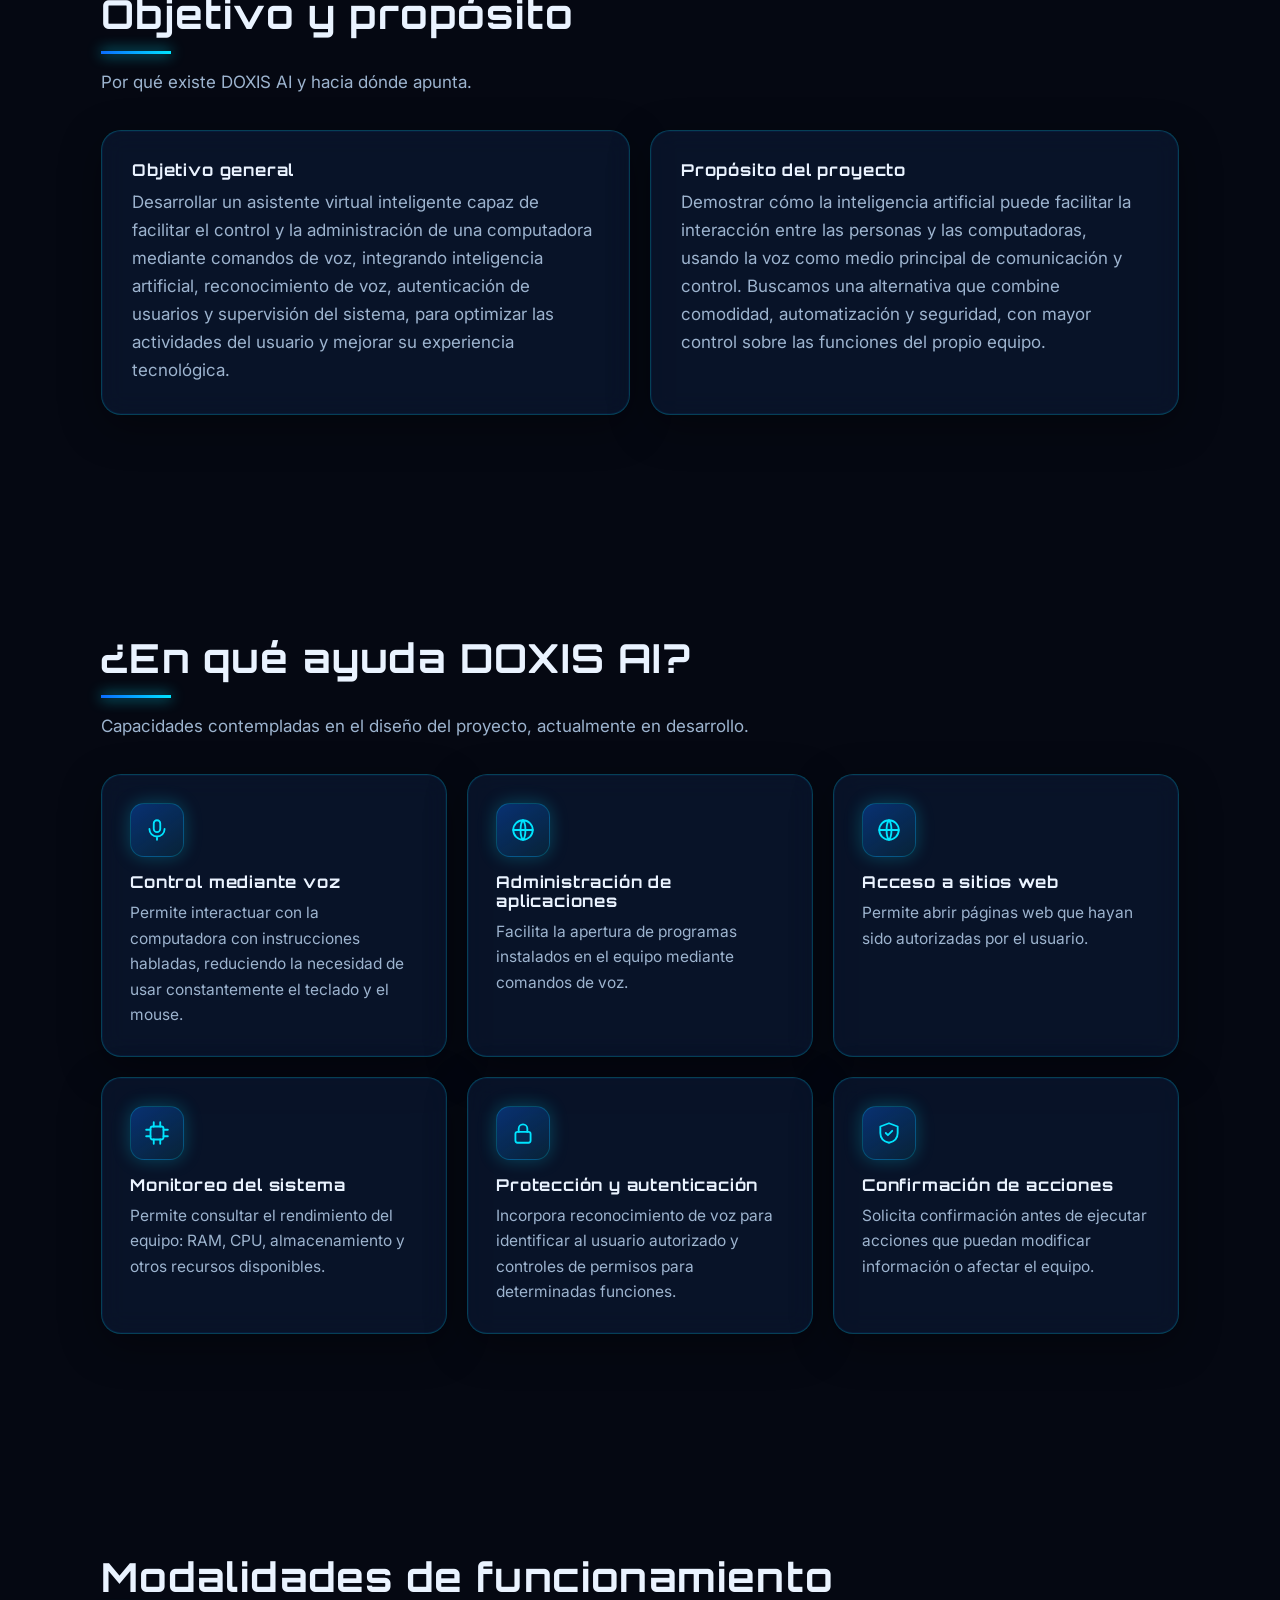
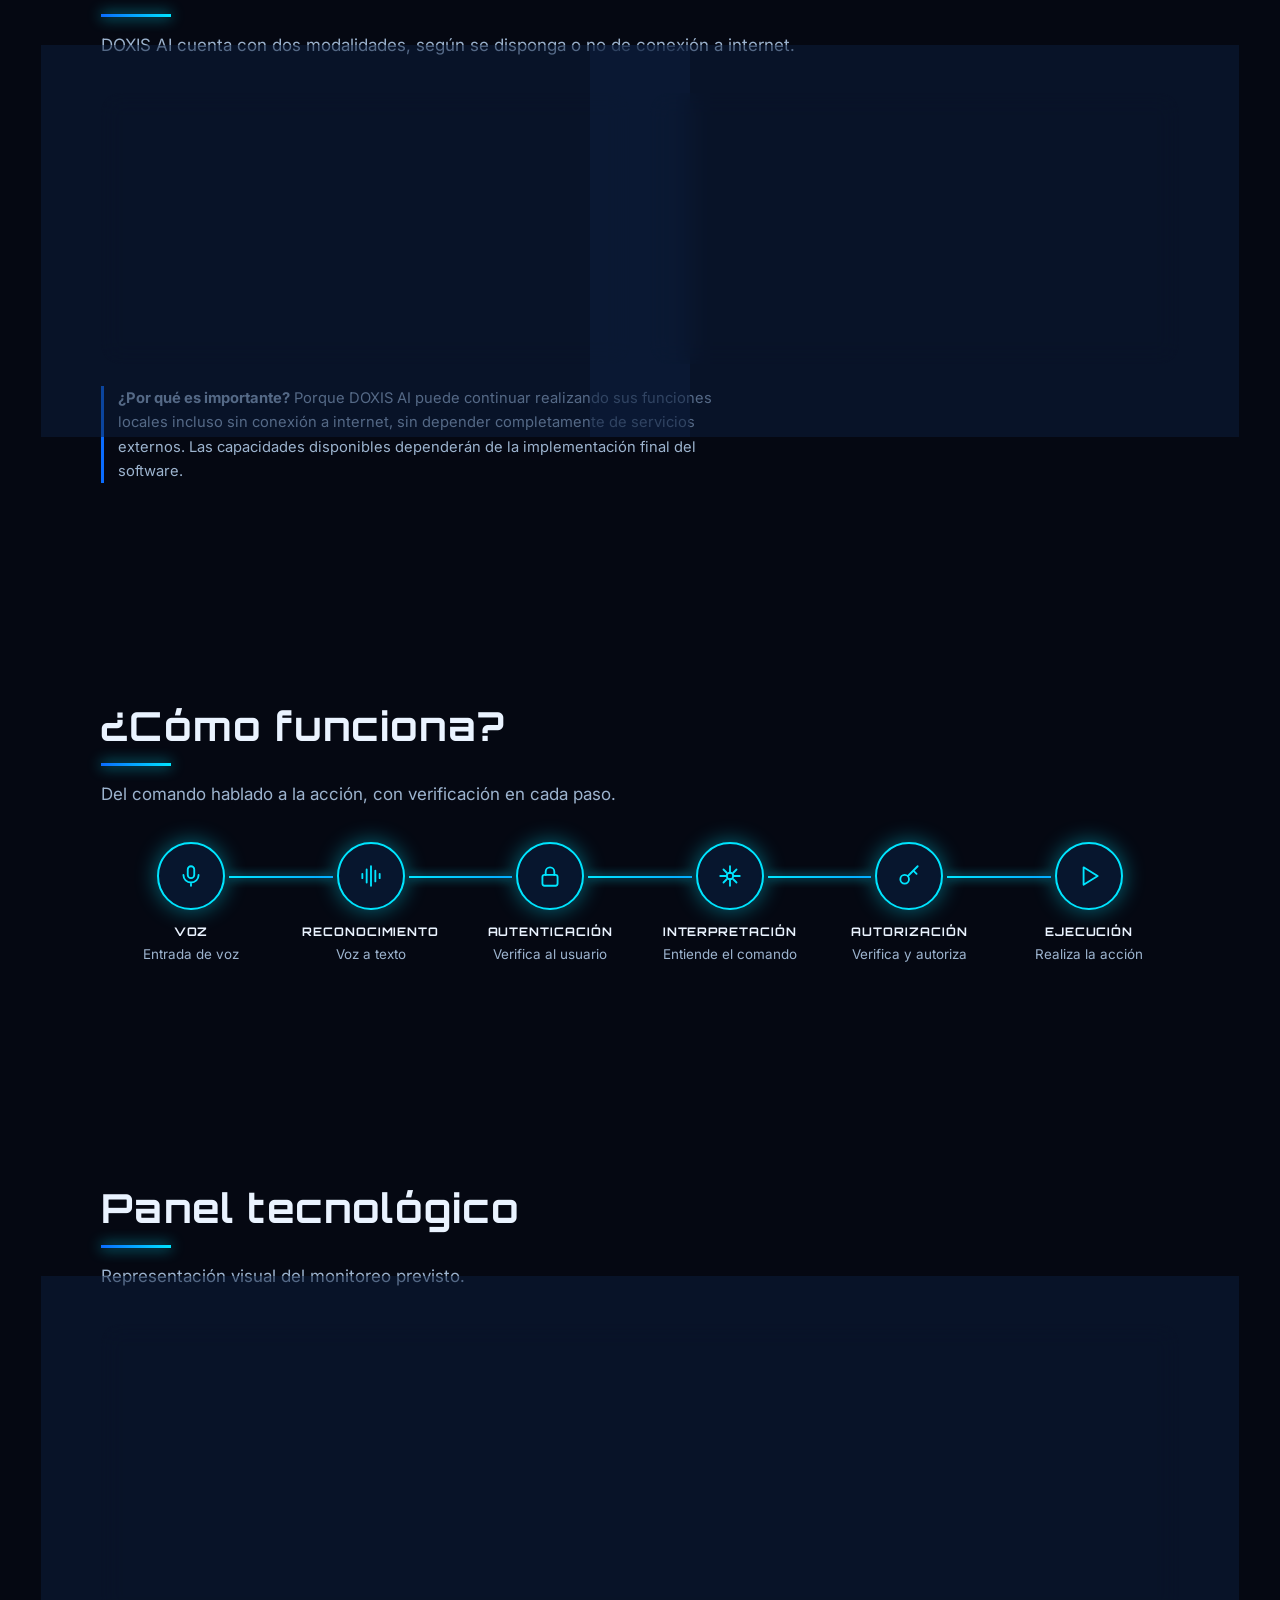
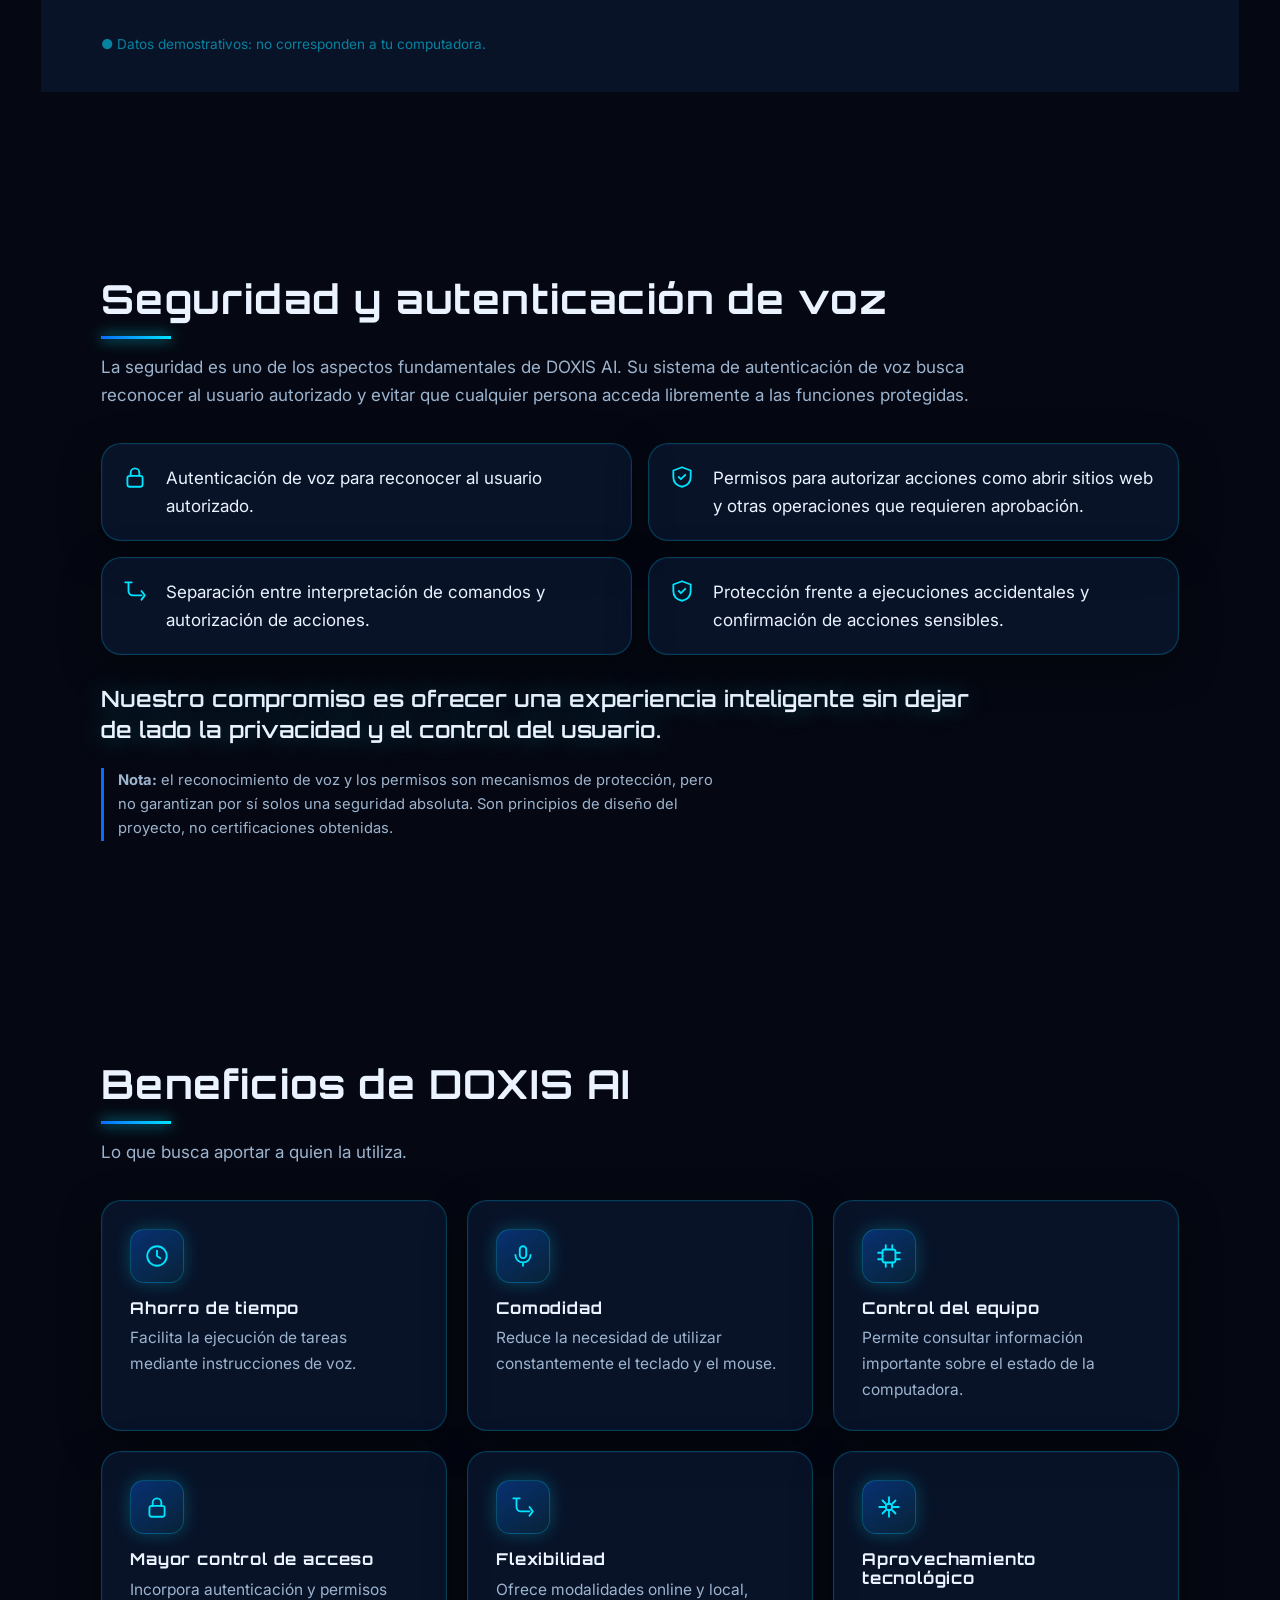
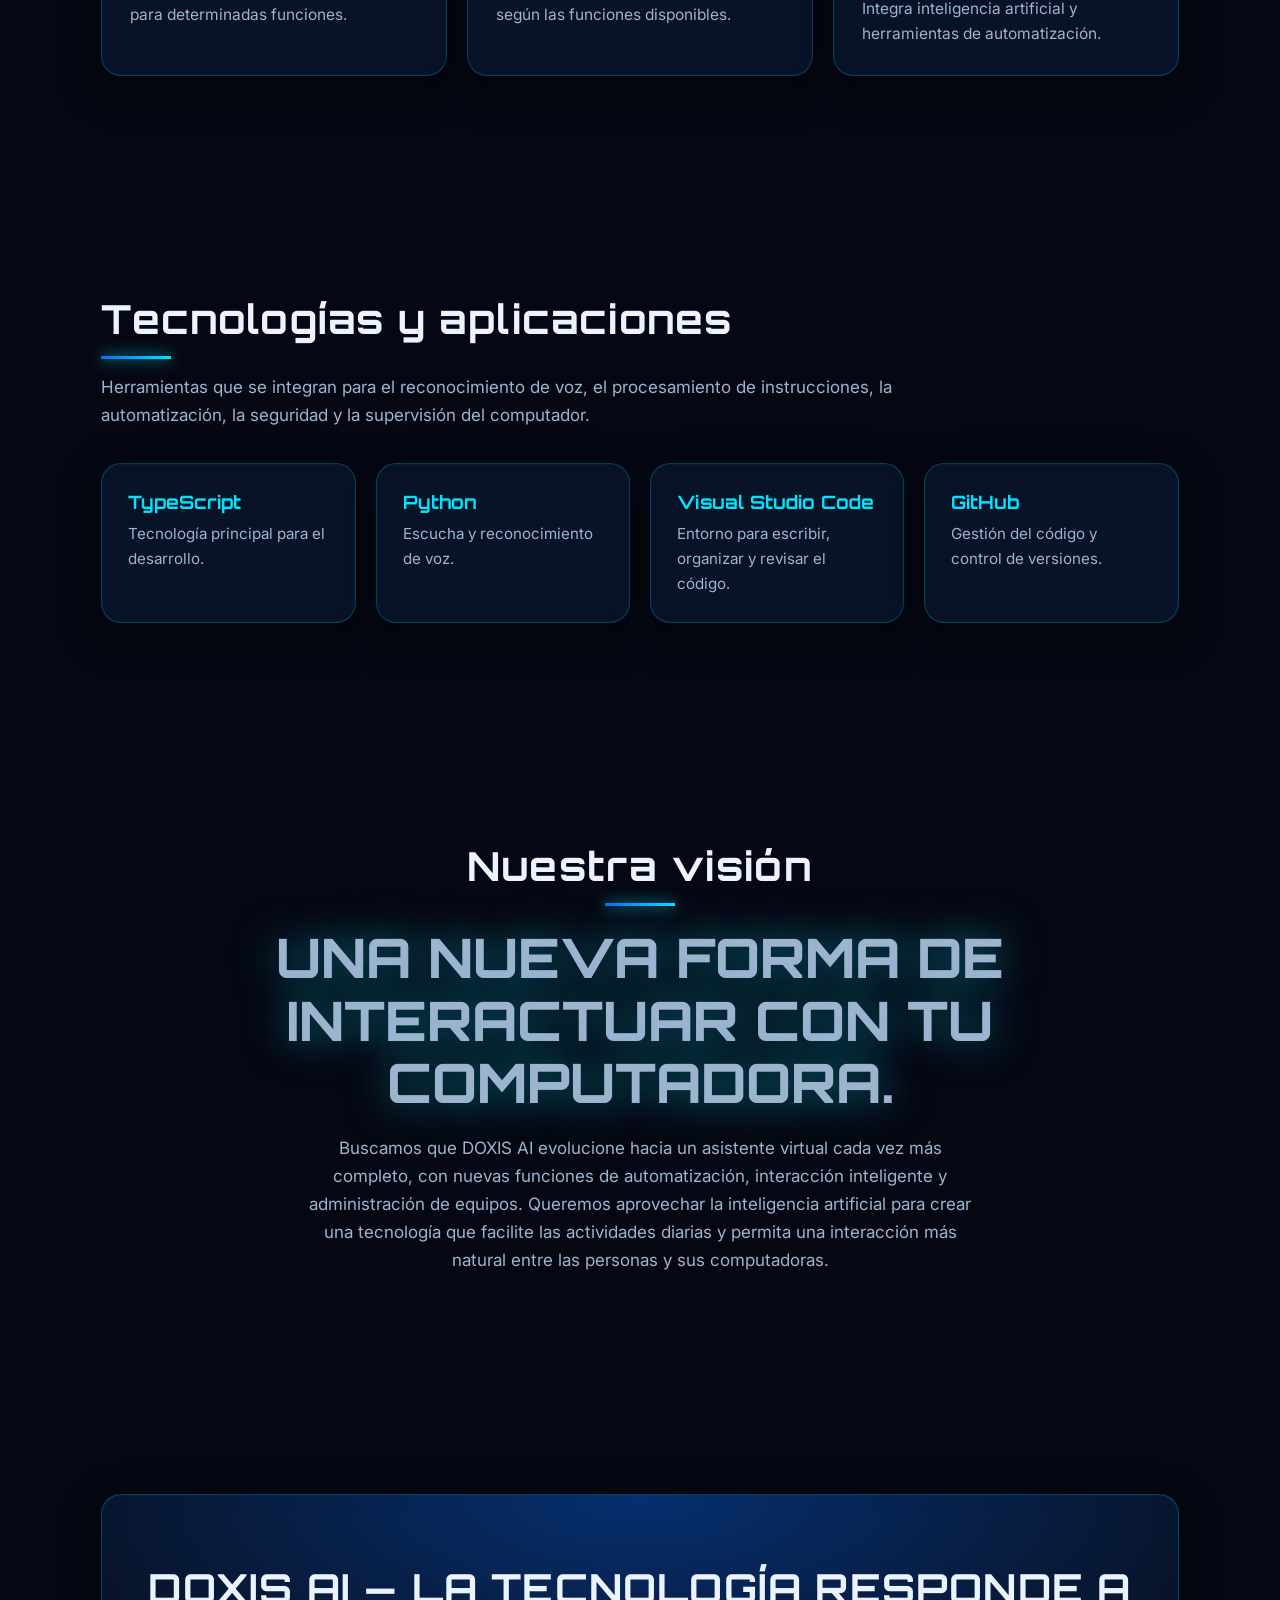
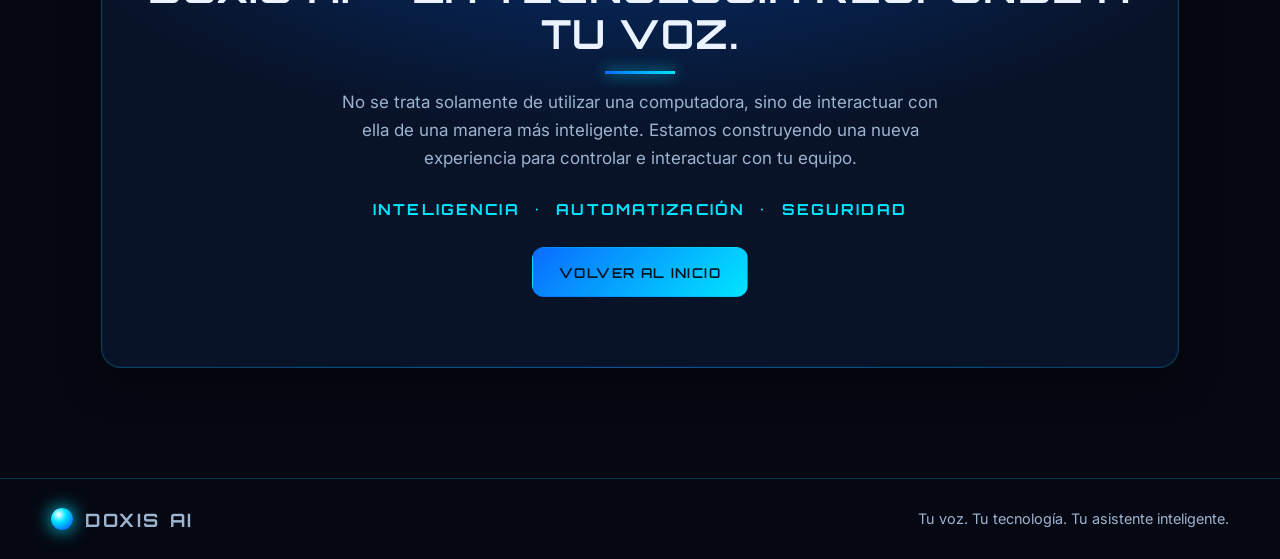
==== commit a4f3f459: "Change 'DOXIS IA' to 'DOXIS AI' throughout index.html" ====
--- a/index.html
+++ b/index.html
@@ -3,41 +3,41 @@
 <head>
 <meta charset="utf-8">
 <meta name="viewport" content="width=device-width, initial-scale=1">
-<title>DOXIS IA | El futuro de tu computadora comienza con tu voz</title>
-<meta name="description" content="DOXIS IA es un asistente inteligente para computadora controlado mediante comandos de voz, con seguridad en cada acción.">
+<title>DOXIS AI | El futuro de tu computadora comienza con tu voz</title>
+<meta name="description" content="DOXIS AI es un asistente inteligente para computadora controlado mediante comandos de voz, con seguridad en cada acción.">
 <meta name="theme-color" content="#050812">
 <link rel="canonical" href="https://doxis-ia.com/">
 <link rel="icon" href="favicon.svg" type="image/svg+xml">
-<meta property="og:type" content="website"><meta property="og:title" content="DOXIS IA: el futuro de tu computadora comienza con tu voz"><meta property="og:description" content="Asistente inteligente para computadora controlado por voz."><meta property="og:url" content="https://doxis-ia.com/">
+<meta property="og:type" content="website"><meta property="og:title" content="DOXIS AI: el futuro de tu computadora comienza con tu voz"><meta property="og:description" content="Asistente inteligente para computadora controlado por voz."><meta property="og:url" content="https://doxis-ia.com/">
 <link rel="preconnect" href="https://fonts.googleapis.com"><link rel="preconnect" href="https://fonts.gstatic.com" crossorigin>
 <link rel="stylesheet" href="https://fonts.googleapis.com/css2?family=Inter:wght@400;600&family=Orbitron:wght@500;700;900&display=swap">
 <link rel="stylesheet" href="styles.css">
 </head>
 <body>
 <a class="skip" href="#main">Saltar al contenido</a>
-<header><a class="brand" href="#inicio"><span class="orb"></span>DOXIS IA</a>
+<header><a class="brand" href="#inicio"><span class="orb"></span>DOXIS AI</a>
 <nav id="menu" aria-label="Principal"><a href="#que-es">Qué es</a><a href="#funciones">Funciones</a><a href="#modos">Modos</a><a href="#proceso">Proceso</a><a href="#seguridad">Seguridad</a><a href="#beneficios">Beneficios</a><a href="#tecnologias">Tecnología</a></nav>
 <a class="btn s" href="#que-es">EXPLORAR</a>
 <button class="burger" aria-expanded="false" aria-controls="menu" aria-label="Abrir o cerrar menú">☰</button></header>
 <main id="main">
-<section class="hero" id="inicio"><div><span class="tag">● Proyecto en desarrollo</span><p class="word">DOXIS IA</p>
+<section class="hero" id="inicio"><div><span class="tag">● Proyecto en desarrollo</span><p class="word">DOXIS AI</p>
 <p class="tagline">Tu voz. Tu tecnología. Tu asistente inteligente.</p><h1>EL FUTURO DE TU COMPUTADORA COMIENZA CON TU VOZ.</h1>
-<p class="l">Controla tu computadora de una manera más inteligente. DOXIS IA es un asistente virtual que interpreta tus comandos de voz, ejecuta acciones y te ofrece una experiencia tecnológica más intuitiva.</p>
-<div class="acts"><a class="btn p" href="#que-es">DESCUBRIR DOXIS IA</a><a class="btn" href="#funciones">EXPLORAR FUNCIONES</a></div></div>
+<p class="l">Controla tu computadora de una manera más inteligente. DOXIS AI es un asistente virtual que interpreta tus comandos de voz, ejecuta acciones y te ofrece una experiencia tecnológica más intuitiva.</p>
+<div class="acts"><a class="btn p" href="#que-es">DESCUBRIR DOXIS AI</a><a class="btn" href="#funciones">EXPLORAR FUNCIONES</a></div></div>
 <canvas id="core" width="700" height="700" role="img" aria-label="Esfera de inteligencia artificial animada"></canvas></section>
-<section id="que-es"><h2 class="rv">¿Qué es DOXIS IA?</h2>
+<section id="que-es"><h2 class="rv">¿Qué es DOXIS AI?</h2>
 <p class="sub rv">Un asistente virtual inteligente inspirado en JARVIS de Iron Man, desarrollado para facilitar la interacción y el control de una computadora mediante comandos de voz.</p>
 <div class="two"><article class="glass rv"><h3>Qué permite hacer</h3><p>Realizar acciones con la voz, como abrir aplicaciones, acceder a sitios web autorizados, consultar el estado del equipo y supervisar recursos del sistema: memoria RAM, procesador (CPU) y almacenamiento.</p></article>
 <article class="glass rv"><h3>Cómo te protege</h3><p>Incorpora autenticación de voz para reconocer al usuario autorizado y permisos para controlar determinadas acciones. Busca ofrecer una experiencia más cómoda, práctica, inteligente y segura.</p></article></div></section>
-<section id="objetivo"><h2 class="rv">Objetivo y propósito</h2><p class="sub rv">Por qué existe DOXIS IA y hacia dónde apunta.</p>
+<section id="objetivo"><h2 class="rv">Objetivo y propósito</h2><p class="sub rv">Por qué existe DOXIS AI y hacia dónde apunta.</p>
 <div class="two"><article class="glass rv"><h3>Objetivo general</h3><p>Desarrollar un asistente virtual inteligente capaz de facilitar el control y la administración de una computadora mediante comandos de voz, integrando inteligencia artificial, reconocimiento de voz, autenticación de usuarios y supervisión del sistema, para optimizar las actividades del usuario y mejorar su experiencia tecnológica.</p></article>
 <article class="glass rv"><h3>Propósito del proyecto</h3><p>Demostrar cómo la inteligencia artificial puede facilitar la interacción entre las personas y las computadoras, usando la voz como medio principal de comunicación y control. Buscamos una alternativa que combine comodidad, automatización y seguridad, con mayor control sobre las funciones del propio equipo.</p></article></div></section>
-<section id="funciones"><h2 class="rv">¿En qué ayuda DOXIS IA?</h2><p class="sub rv">Capacidades contempladas en el diseño del proyecto, actualmente en desarrollo.</p>
+<section id="funciones"><h2 class="rv">¿En qué ayuda DOXIS AI?</h2><p class="sub rv">Capacidades contempladas en el diseño del proyecto, actualmente en desarrollo.</p>
 <div class="grid"><article class="glass card rv"><div class="ico"><svg class="i" viewBox="0 0 24 24" aria-hidden="true"><rect x="9" y="3" width="6" height="11" rx="3"/><path d="M5 11a7 7 0 0 0 14 0M12 18v3"/></svg></div><h3>Control mediante voz</h3><p>Permite interactuar con la computadora con instrucciones habladas, reduciendo la necesidad de usar constantemente el teclado y el mouse.</p></article><article class="glass card rv"><div class="ico"><svg class="i" viewBox="0 0 24 24" aria-hidden="true"><circle cx="12" cy="12" r="9"/><path d="M3 12h18M12 3c3 3 3 15 0 18M12 3c-3 3-3 15 0 18"/></svg></div><h3>Administración de aplicaciones</h3><p>Facilita la apertura de programas instalados en el equipo mediante comandos de voz.</p></article><article class="glass card rv"><div class="ico"><svg class="i" viewBox="0 0 24 24" aria-hidden="true"><circle cx="12" cy="12" r="9"/><path d="M3 12h18M12 3c3 3 3 15 0 18M12 3c-3 3-3 15 0 18"/></svg></div><h3>Acceso a sitios web</h3><p>Permite abrir páginas web que hayan sido autorizadas por el usuario.</p></article><article class="glass card rv"><div class="ico"><svg class="i" viewBox="0 0 24 24" aria-hidden="true"><rect x="6" y="6" width="12" height="12" rx="2"/><path d="M9 2v4M15 2v4M9 18v4M15 18v4M2 9h4M2 15h4M18 9h4M18 15h4"/></svg></div><h3>Monitoreo del sistema</h3><p>Permite consultar el rendimiento del equipo: RAM, CPU, almacenamiento y otros recursos disponibles.</p></article><article class="glass card rv"><div class="ico"><svg class="i" viewBox="0 0 24 24" aria-hidden="true"><rect x="5" y="11" width="14" height="10" rx="2"/><path d="M8 11V8a4 4 0 0 1 8 0v3"/></svg></div><h3>Protección y autenticación</h3><p>Incorpora reconocimiento de voz para identificar al usuario autorizado y controles de permisos para determinadas funciones.</p></article><article class="glass card rv"><div class="ico"><svg class="i" viewBox="0 0 24 24" aria-hidden="true"><path d="M12 3l8 3v6c0 5-3.5 8-8 9-4.5-1-8-4-8-9V6z"/><path d="M9 12l2 2 4-4"/></svg></div><h3>Confirmación de acciones</h3><p>Solicita confirmación antes de ejecutar acciones que puedan modificar información o afectar el equipo.</p></article></div></section>
-<section id="modos"><h2 class="rv">Modalidades de funcionamiento</h2><p class="sub rv">DOXIS IA cuenta con dos modalidades, según se disponga o no de conexión a internet.</p>
+<section id="modos"><h2 class="rv">Modalidades de funcionamiento</h2><p class="sub rv">DOXIS AI cuenta con dos modalidades, según se disponga o no de conexión a internet.</p>
 <div class="two"><article class="glass rv"><div class="ico"><svg class="i" viewBox="0 0 24 24" aria-hidden="true"><circle cx="12" cy="12" r="9"/><path d="M3 12h18M12 3c3 3 3 15 0 18M12 3c-3 3-3 15 0 18"/></svg></div><h3>Modo online · con internet</h3><p>Permite utilizar las funciones que requieren conexión, aprovechando servicios externos de inteligencia artificial y otras herramientas en línea.</p></article>
 <article class="glass rv"><div class="ico"><svg class="i" viewBox="0 0 24 24" aria-hidden="true"><rect x="6" y="6" width="12" height="12" rx="2"/><path d="M9 2v4M15 2v4M9 18v4M15 18v4M2 9h4M2 15h4M18 9h4M18 15h4"/></svg></div><h3>Modo local · sin internet</h3><p>Permite utilizar las funciones disponibles directamente en la computadora, como el reconocimiento de voz, la autenticación, la apertura de aplicaciones y el monitoreo del sistema.</p></article></div>
-<p class="note rv"><b>¿Por qué es importante?</b> Porque DOXIS IA puede continuar realizando sus funciones locales incluso sin conexión a internet, sin depender completamente de servicios externos. Las capacidades disponibles dependerán de la implementación final del software.</p></section>
+<p class="note rv"><b>¿Por qué es importante?</b> Porque DOXIS AI puede continuar realizando sus funciones locales incluso sin conexión a internet, sin depender completamente de servicios externos. Las capacidades disponibles dependerán de la implementación final del software.</p></section>
 <section id="proceso"><h2 class="rv">¿Cómo funciona?</h2><p class="sub rv">Del comando hablado a la acción, con verificación en cada paso.</p>
 <ol class="flow"><li class="rv"><div class="node"><svg class="i" viewBox="0 0 24 24" aria-hidden="true"><rect x="9" y="3" width="6" height="11" rx="3"/><path d="M5 11a7 7 0 0 0 14 0M12 18v3"/></svg></div><div><b>VOZ</b><span>Entrada de voz</span></div></li><li class="rv"><div class="node"><svg class="i" viewBox="0 0 24 24" aria-hidden="true"><path d="M4 10v4M8 6v12M12 3v18M16 7v10M20 10v4"/></svg></div><div><b>RECONOCIMIENTO</b><span>Voz a texto</span></div></li><li class="rv"><div class="node"><svg class="i" viewBox="0 0 24 24" aria-hidden="true"><rect x="5" y="11" width="14" height="10" rx="2"/><path d="M8 11V8a4 4 0 0 1 8 0v3"/></svg></div><div><b>AUTENTICACIÓN</b><span>Verifica al usuario</span></div></li><li class="rv"><div class="node"><svg class="i" viewBox="0 0 24 24" aria-hidden="true"><circle cx="12" cy="12" r="3"/><path d="M12 3v6M12 15v6M3 12h6M15 12h6M6 6l3 3M15 15l3 3M18 6l-3 3M9 15l-3 3"/></svg></div><div><b>INTERPRETACIÓN</b><span>Entiende el comando</span></div></li><li class="rv"><div class="node"><svg class="i" viewBox="0 0 24 24" aria-hidden="true"><circle cx="8" cy="15" r="4"/><path d="M11 12l9-9M16 7l3 3"/></svg></div><div><b>AUTORIZACIÓN</b><span>Verifica y autoriza</span></div></li><li class="rv"><div class="node"><svg class="i" viewBox="0 0 24 24" aria-hidden="true"><path d="M7 4l13 8-13 8z"/></svg></div><div><b>EJECUCIÓN</b><span>Realiza la acción</span></div></li></ol></section>
 <section id="panel"><h2 class="rv">Panel tecnológico</h2><p class="sub rv">Representación visual del monitoreo previsto.</p>
@@ -47,17 +47,17 @@
 <div class="bar"><div><span>Almacenamiento</span><span id="diskv"></span></div><div class="trk"><div class="fill" id="disk"></div></div></div></div>
 <div class="st"><div><small>Estado del asistente</small><span class="dot"></span>En escucha</div><div><small>Conexión</small><b id="mode">Online</b></div><button class="btn s" id="sw" data-m="online">Cambiar a modo local</button></div></div>
 <p class="demo">● Datos demostrativos: no corresponden a tu computadora.</p></section>
-<section id="seguridad"><h2 class="rv">Seguridad y autenticación de voz</h2><p class="sub rv">La seguridad es uno de los aspectos fundamentales de DOXIS IA. Su sistema de autenticación de voz busca reconocer al usuario autorizado y evitar que cualquier persona acceda libremente a las funciones protegidas.</p>
+<section id="seguridad"><h2 class="rv">Seguridad y autenticación de voz</h2><p class="sub rv">La seguridad es uno de los aspectos fundamentales de DOXIS AI. Su sistema de autenticación de voz busca reconocer al usuario autorizado y evitar que cualquier persona acceda libremente a las funciones protegidas.</p>
 <ul class="ticks"><li class="glass rv"><svg class="i" viewBox="0 0 24 24" aria-hidden="true"><rect x="5" y="11" width="14" height="10" rx="2"/><path d="M8 11V8a4 4 0 0 1 8 0v3"/></svg>Autenticación de voz para reconocer al usuario autorizado.</li><li class="glass rv"><svg class="i" viewBox="0 0 24 24" aria-hidden="true"><path d="M12 3l8 3v6c0 5-3.5 8-8 9-4.5-1-8-4-8-9V6z"/><path d="M9 12l2 2 4-4"/></svg>Permisos para autorizar acciones como abrir sitios web y otras operaciones que requieren aprobación.</li><li class="glass rv"><svg class="i" viewBox="0 0 24 24" aria-hidden="true"><path d="M6 4v8a4 4 0 0 0 4 4h8M18 12l3 4-3 4M6 4H3M6 4h3"/></svg>Separación entre interpretación de comandos y autorización de acciones.</li><li class="glass rv"><svg class="i" viewBox="0 0 24 24" aria-hidden="true"><path d="M12 3l8 3v6c0 5-3.5 8-8 9-4.5-1-8-4-8-9V6z"/><path d="M9 12l2 2 4-4"/></svg>Protección frente a ejecuciones accidentales y confirmación de acciones sensibles.</li></ul>
 <p class="quote rv">Nuestro compromiso es ofrecer una experiencia inteligente sin dejar de lado la privacidad y el control del usuario.</p>
 <p class="note rv"><b>Nota:</b> el reconocimiento de voz y los permisos son mecanismos de protección, pero no garantizan por sí solos una seguridad absoluta. Son principios de diseño del proyecto, no certificaciones obtenidas.</p></section>
-<section id="beneficios"><h2 class="rv">Beneficios de DOXIS IA</h2><p class="sub rv">Lo que busca aportar a quien la utiliza.</p>
+<section id="beneficios"><h2 class="rv">Beneficios de DOXIS AI</h2><p class="sub rv">Lo que busca aportar a quien la utiliza.</p>
 <div class="grid"><article class="glass card rv"><div class="ico"><svg class="i" viewBox="0 0 24 24" aria-hidden="true"><circle cx="12" cy="12" r="9"/><path d="M12 7v5l3 2"/></svg></div><h3>Ahorro de tiempo</h3><p>Facilita la ejecución de tareas mediante instrucciones de voz.</p></article><article class="glass card rv"><div class="ico"><svg class="i" viewBox="0 0 24 24" aria-hidden="true"><rect x="9" y="3" width="6" height="11" rx="3"/><path d="M5 11a7 7 0 0 0 14 0M12 18v3"/></svg></div><h3>Comodidad</h3><p>Reduce la necesidad de utilizar constantemente el teclado y el mouse.</p></article><article class="glass card rv"><div class="ico"><svg class="i" viewBox="0 0 24 24" aria-hidden="true"><rect x="6" y="6" width="12" height="12" rx="2"/><path d="M9 2v4M15 2v4M9 18v4M15 18v4M2 9h4M2 15h4M18 9h4M18 15h4"/></svg></div><h3>Control del equipo</h3><p>Permite consultar información importante sobre el estado de la computadora.</p></article><article class="glass card rv"><div class="ico"><svg class="i" viewBox="0 0 24 24" aria-hidden="true"><rect x="5" y="11" width="14" height="10" rx="2"/><path d="M8 11V8a4 4 0 0 1 8 0v3"/></svg></div><h3>Mayor control de acceso</h3><p>Incorpora autenticación y permisos para determinadas funciones.</p></article><article class="glass card rv"><div class="ico"><svg class="i" viewBox="0 0 24 24" aria-hidden="true"><path d="M6 4v8a4 4 0 0 0 4 4h8M18 12l3 4-3 4M6 4H3M6 4h3"/></svg></div><h3>Flexibilidad</h3><p>Ofrece modalidades online y local, según las funciones disponibles.</p></article><article class="glass card rv"><div class="ico"><svg class="i" viewBox="0 0 24 24" aria-hidden="true"><circle cx="12" cy="12" r="3"/><path d="M12 3v6M12 15v6M3 12h6M15 12h6M6 6l3 3M15 15l3 3M18 6l-3 3M9 15l-3 3"/></svg></div><h3>Aprovechamiento tecnológico</h3><p>Integra inteligencia artificial y herramientas de automatización.</p></article></div></section>
 <section id="tecnologias"><h2 class="rv">Tecnologías y aplicaciones</h2><p class="sub rv">Herramientas que se integran para el reconocimiento de voz, el procesamiento de instrucciones, la automatización, la seguridad y la supervisión del computador.</p>
 <div class="tech"><article class="glass rv"><b>TypeScript</b><p>Tecnología principal para el desarrollo.</p></article><article class="glass rv"><b>Python</b><p>Escucha y reconocimiento de voz.</p></article><article class="glass rv"><b>Visual Studio Code</b><p>Entorno para escribir, organizar y revisar el código.</p></article><article class="glass rv"><b>GitHub</b><p>Gestión del código y control de versiones.</p></article></div></section>
-<section class="vis" id="vision"><h2 class="rv">Nuestra visión</h2><p class="big rv">UNA NUEVA FORMA DE INTERACTUAR CON TU COMPUTADORA.</p><p class="rv">Buscamos que DOXIS IA evolucione hacia un asistente virtual cada vez más completo, con nuevas funciones de automatización, interacción inteligente y administración de equipos. Queremos aprovechar la inteligencia artificial para crear una tecnología que facilite las actividades diarias y permita una interacción más natural entre las personas y sus computadoras.</p></section>
-<section class="cta"><div class="glass rv"><h2>DOXIS IA — LA TECNOLOGÍA RESPONDE A TU VOZ.</h2><p>No se trata solamente de utilizar una computadora, sino de interactuar con ella de una manera más inteligente. Estamos construyendo una nueva experiencia para controlar e interactuar con tu equipo.</p><p class="trio">INTELIGENCIA &nbsp;•&nbsp; AUTOMATIZACIÓN &nbsp;•&nbsp; SEGURIDAD</p><a class="btn p" href="#inicio">VOLVER AL INICIO</a></div></section>
+<section class="vis" id="vision"><h2 class="rv">Nuestra visión</h2><p class="big rv">UNA NUEVA FORMA DE INTERACTUAR CON TU COMPUTADORA.</p><p class="rv">Buscamos que DOXIS AI evolucione hacia un asistente virtual cada vez más completo, con nuevas funciones de automatización, interacción inteligente y administración de equipos. Queremos aprovechar la inteligencia artificial para crear una tecnología que facilite las actividades diarias y permita una interacción más natural entre las personas y sus computadoras.</p></section>
+<section class="cta"><div class="glass rv"><h2>DOXIS AI — LA TECNOLOGÍA RESPONDE A TU VOZ.</h2><p>No se trata solamente de utilizar una computadora, sino de interactuar con ella de una manera más inteligente. Estamos construyendo una nueva experiencia para controlar e interactuar con tu equipo.</p><p class="trio">INTELIGENCIA &nbsp;•&nbsp; AUTOMATIZACIÓN &nbsp;•&nbsp; SEGURIDAD</p><a class="btn p" href="#inicio">VOLVER AL INICIO</a></div></section>
 </main>
-<footer><span class="brand"><span class="orb"></span>DOXIS IA</span><span>Tu voz. Tu tecnología. Tu asistente inteligente.</span></footer>
+<footer><span class="brand"><span class="orb"></span>DOXIS AI</span><span>Tu voz. Tu tecnología. Tu asistente inteligente.</span></footer>
 <script src="script.js" defer></script>
-</body></html>+</body></html>
